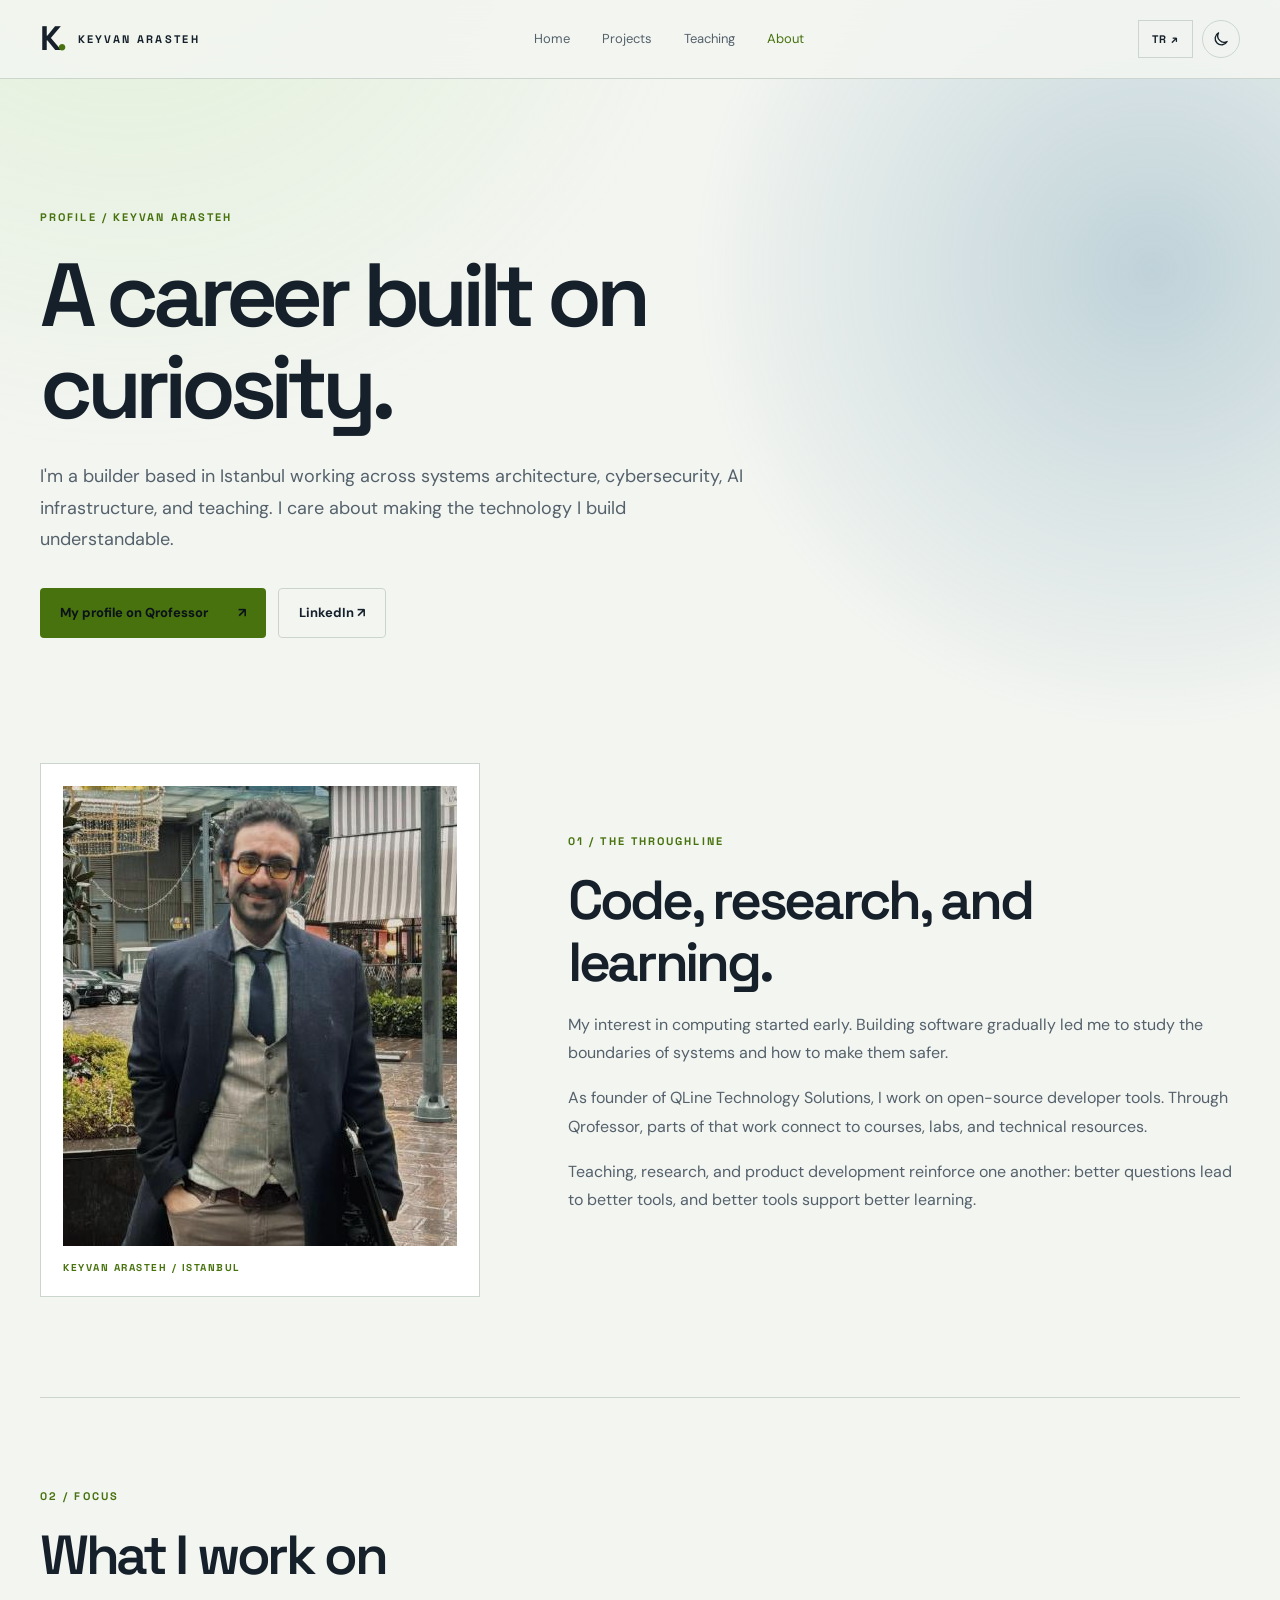
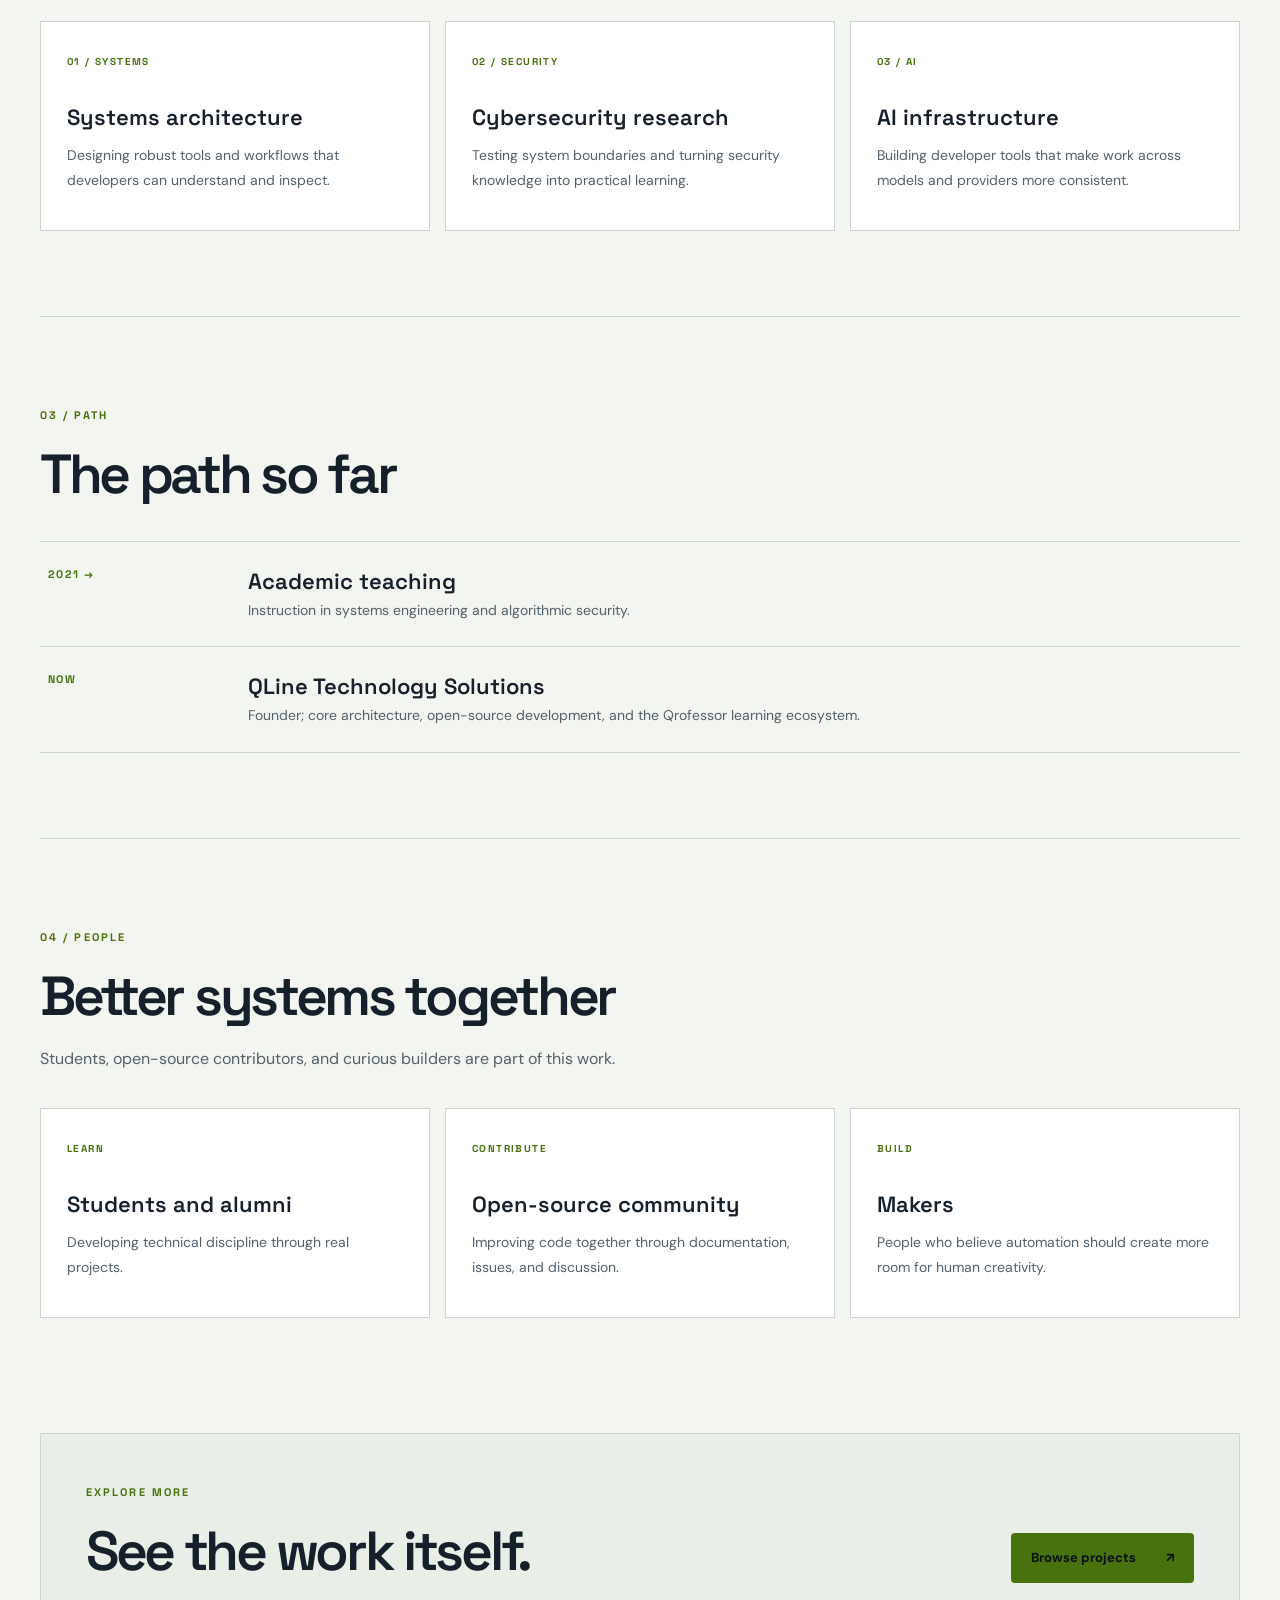
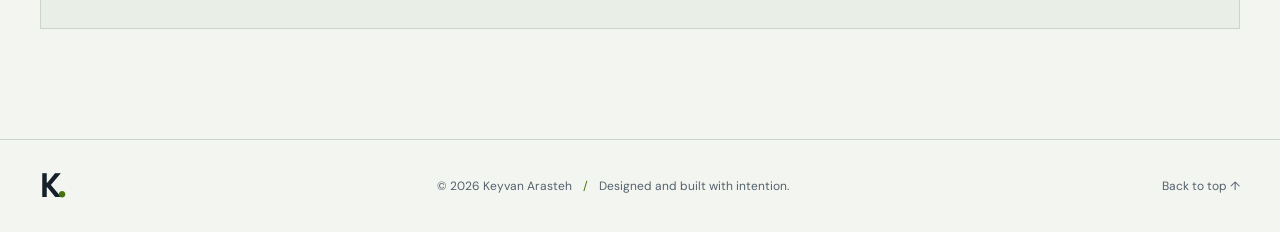
==== about/index.html @ 60155bc5 "Expand portfolio with Qrofessor-informed pages" ====
<!doctype html>
<html lang="en">
<head>
  <meta charset="utf-8"><meta name="viewport" content="width=device-width, initial-scale=1">
  <meta name="description" content="About Keyvan Arasteh: founder, systems architect, security researcher, instructor, and open-source builder in Istanbul.">
  <meta property="og:type" content="profile"><meta property="og:title" content="About Keyvan Arasteh"><meta property="og:image" content="https://keyvanarasteh.github.io/assets/og.png">
  <link rel="canonical" href="https://keyvanarasteh.github.io/about/"><link rel="icon" href="/assets/favicon.svg" type="image/svg+xml">
  <script>try{document.documentElement.dataset.theme=localStorage.getItem('keyvan-theme')||(matchMedia('(prefers-color-scheme: light)').matches?'light':'dark')}catch{}</script>
  <link rel="stylesheet" href="/assets/style.css"><script defer src="/assets/app.js"></script>
  <title>About — Keyvan Arasteh</title>
</head>
<body data-title-tr="Hakkımda — Keyvan Arasteh">
  <a class="skip" href="#main">Skip to content</a>
  <header class="site-header" id="top"><div class="wrap header-row"><a class="brand" href="/" aria-label="Keyvan Arasteh, home"><span class="brand-mark">K<span>.</span></span><span class="brand-name">KEYVAN ARASTEH</span></a><nav class="desktop-nav" aria-label="Main navigation"><a href="/" data-i18n="navHome">Home</a><a href="/projects/" data-i18n="navProjects">Projects</a><a href="/teaching/" data-i18n="navTeaching">Teaching</a><a href="/about/" class="is-active" data-i18n="navAbout">About</a></nav><div class="header-actions"><button id="language-switch" type="button" class="text-button" aria-label="Switch language">TR ↗</button><button id="theme-switch" type="button" class="icon-button" aria-label="Switch color theme"><svg viewBox="0 0 24 24" aria-hidden="true"><path d="M20.2 15.3A8.5 8.5 0 0 1 8.7 3.8 8.5 8.5 0 1 0 20.2 15.3Z"/></svg></button><button id="menu-switch" type="button" class="icon-button menu-button" aria-label="Open navigation" aria-controls="mobile-nav" aria-expanded="false"><svg viewBox="0 0 24 24" aria-hidden="true"><path d="M4 7h16M4 12h16M4 17h16"/></svg></button></div></div><nav class="mobile-nav" id="mobile-nav" aria-label="Mobile navigation" hidden><a href="/" data-i18n="navHome">Home</a><a href="/projects/" data-i18n="navProjects">Projects</a><a href="/teaching/" data-i18n="navTeaching">Teaching</a><a href="/about/" data-i18n="navAbout">About</a></nav></header>
  <main id="main" class="inner-main wrap">
    <section class="inner-hero"><span class="section-number">PROFILE / KEYVAN ARASTEH</span><h1 data-i18n="aboutPageTitle" data-tr="Merakla başlayan bir kariyer.">A career built on curiosity.</h1><p data-i18n="aboutPageIntro" data-tr="İstanbul'da sistem mimarisi, siber güvenlik, yapay zekâ altyapısı ve eğitim alanlarında çalışıyorum. Ürettiğim araçlarda açıklığı ve anlaşılabilirliği önemsiyorum.">I'm a builder based in Istanbul working across systems architecture, cybersecurity, AI infrastructure, and teaching. I care about making the technology I build understandable.</p><div class="inner-hero-actions"><a class="button button-primary" href="https://qrofessor.com/about" target="_blank" rel="noopener noreferrer"><span data-i18n="qrofessorAbout" data-tr="Qrofessor'daki profilim">My profile on Qrofessor</span> ↗</a><a class="button button-quiet" href="https://www.linkedin.com/in/keyvanarasteh/" target="_blank" rel="noopener noreferrer">LinkedIn ↗</a></div></section>
    <section class="inner-split"><div class="inner-portrait"><img src="/assets/keyvan-avatar.jpg" alt="Keyvan Arasteh" width="460" height="460"><span>KEYVAN ARASTEH / ISTANBUL</span></div><div class="inner-copy"><span class="section-number">01 / THE THROUGHLINE</span><h2 data-i18n="aboutThroughTitle" data-tr="Kod, araştırma ve öğrenme.">Code, research, and learning.</h2><p data-i18n="aboutThrough1" data-tr="Bilgisayarlara ilgim çocukken başladı. Yazılım geliştirmek, zamanla sistemlerin sınırlarını ve güvenliğini araştırmaya dönüştü.">My interest in computing started early. Building software gradually led me to study the boundaries of systems and how to make them safer.</p><p data-i18n="aboutThrough2" data-tr="QLine Technology Solutions'ın kurucusu olarak açık kaynak geliştirici araçları üzerinde çalışıyorum. Qrofessor'da bu çalışmaların bir kısmı dersler, laboratuvarlar ve teknik kaynaklarla buluşuyor.">As founder of QLine Technology Solutions, I work on open-source developer tools. Through Qrofessor, parts of that work connect to courses, labs, and technical resources.</p><p data-i18n="aboutThrough3" data-tr="Eğitim, araştırma ve ürün geliştirme birbirini besliyor: iyi sorular daha iyi araçlara; iyi araçlar daha iyi öğrenmeye yol açıyor.">Teaching, research, and product development reinforce one another: better questions lead to better tools, and better tools support better learning.</p></div></section>
    <section class="inner-section"><div class="inner-section-head"><span class="section-number">02 / FOCUS</span><h2 data-i18n="focusTitle" data-tr="Üzerinde çalıştığım alanlar">What I work on</h2></div><div class="info-grid"><article class="info-card"><span>01 / SYSTEMS</span><h3 data-i18n="focusSystems" data-tr="Sistem mimarisi">Systems architecture</h3><p data-i18n="focusSystemsBody" data-tr="Geliştiricilerin anlayıp denetleyebileceği sağlam araçlar ve iş akışları tasarlamak.">Designing robust tools and workflows that developers can understand and inspect.</p></article><article class="info-card"><span>02 / SECURITY</span><h3 data-i18n="focusSecurity" data-tr="Siber güvenlik araştırması">Cybersecurity research</h3><p data-i18n="focusSecurityBody" data-tr="Sistemlerin sınırlarını test etmek ve güvenlik bilgisini uygulamalı öğrenmeye dönüştürmek.">Testing system boundaries and turning security knowledge into practical learning.</p></article><article class="info-card"><span>03 / AI</span><h3 data-i18n="focusAi" data-tr="Yapay zekâ altyapısı">AI infrastructure</h3><p data-i18n="focusAiBody" data-tr="Farklı modeller ve sağlayıcılarla çalışmayı daha tutarlı kılan geliştirici araçları oluşturmak.">Building developer tools that make work across models and providers more consistent.</p></article></div></section>
    <section class="inner-section"><div class="inner-section-head"><span class="section-number">03 / PATH</span><h2 data-i18n="pathTitle" data-tr="Yolculuk">The path so far</h2></div><div class="timeline"><div><span>2021 →</span><div><h3 data-i18n="pathAcademia" data-tr="Akademik eğitim">Academic teaching</h3><p data-i18n="pathAcademiaBody" data-tr="Sistem mühendisliği ve algoritmik güvenlik alanlarında eğitim çalışmaları.">Instruction in systems engineering and algorithmic security.</p></div></div><div><span data-i18n="now" data-tr="BUGÜN">NOW</span><div><h3>QLine Technology Solutions</h3><p data-i18n="pathQlineBody" data-tr="Kurucu; çekirdek mimari, açık kaynak geliştirme ve Qrofessor öğrenme ekosistemi.">Founder; core architecture, open-source development, and the Qrofessor learning ecosystem.</p></div></div></div></section>
    <section class="inner-section"><div class="inner-section-head"><span class="section-number">04 / PEOPLE</span><h2 data-i18n="peopleTitle" data-tr="Birlikte daha iyi sistemler">Better systems together</h2><p data-i18n="peopleIntro" data-tr="Öğrenciler, açık kaynak katkıcıları ve meraklı geliştiriciler bu çalışmanın önemli bir parçası.">Students, open-source contributors, and curious builders are part of this work.</p></div><div class="info-grid"><article class="info-card"><span>LEARN</span><h3 data-i18n="peopleStudents" data-tr="Öğrenciler ve mezunlar">Students and alumni</h3><p data-i18n="peopleStudentsBody" data-tr="Gerçek projeler üzerinden teknik disiplin geliştirmek.">Developing technical discipline through real projects.</p></article><article class="info-card"><span>CONTRIBUTE</span><h3 data-i18n="peopleOpen" data-tr="Açık kaynak topluluğu">Open-source community</h3><p data-i18n="peopleOpenBody" data-tr="Kod, belgeler, sorunlar ve tartışmalar yoluyla birlikte iyileştirmek.">Improving code together through documentation, issues, and discussion.</p></article><article class="info-card"><span>BUILD</span><h3 data-i18n="peopleMakers" data-tr="Üretenler">Makers</h3><p data-i18n="peopleMakersBody" data-tr="Otomasyonun insanlara daha çok yaratma alanı açması gerektiğine inananlar.">People who believe automation should create more room for human creativity.</p></article></div></section>
    <aside class="inner-cta"><div><span class="section-number">EXPLORE MORE</span><h2 data-i18n="aboutCta" data-tr="İşlerin kendisini görün.">See the work itself.</h2></div><a class="button button-primary" href="/projects/"><span data-i18n="viewProjects" data-tr="Projelere göz at">Browse projects</span> ↗</a></aside>
  </main>
  <footer class="site-footer"><div class="wrap footer-inner"><a class="brand-mark" href="/" aria-label="Home">K<span>.</span></a><p>© <span id="year">2026</span> Keyvan Arasteh <span class="footer-separator">/</span> <span data-i18n="footerNote">Designed and built with intention.</span></p><a href="#top" data-i18n="backTop">Back to top ↑</a></div></footer>
</body>
</html>
---- assets/style.css ----
@import url('https://fonts.googleapis.com/css2?family=DM+Sans:wght@400;500;600;700&family=Space+Grotesk:wght@400;500;600;700&display=swap');
:root{color-scheme:dark;--bg:#0b111a;--panel:#111b27;--panel2:#152231;--text:#f4f5f2;--muted:#9aa9b5;--line:#2a3949;--accent:#b8f171;--dark:#0b111a;--shadow:0 28px 80px #0005}
:root[data-theme=light]{color-scheme:light;--bg:#f3f5f1;--panel:#fff;--panel2:#e9eee7;--text:#15202a;--muted:#54616b;--line:#cbd5ce;--accent:#47720d;--dark:#fff;--shadow:0 24px 60px #17332314}
*{box-sizing:border-box}html{scroll-behavior:smooth;scroll-padding-top:90px}body{margin:0;background:var(--bg);color:var(--text);font:16px/1.55 'DM Sans',system-ui,sans-serif;-webkit-font-smoothing:antialiased}body::before{content:'';position:fixed;inset:0;z-index:-1;pointer-events:none;background:radial-gradient(circle at 10% -15%,#8ddc6630,transparent 38%),radial-gradient(circle at 90% 30%,#286e9440,transparent 35%)}a{color:inherit;text-decoration:none}button{font:inherit}button,a{-webkit-tap-highlight-color:transparent}a:focus-visible,button:focus-visible{outline:2px solid var(--accent);outline-offset:4px}img{max-width:100%;display:block}.wrap{width:min(1200px,calc(100% - 64px));margin-inline:auto}.skip{position:fixed;top:-100px;left:20px;z-index:100;background:var(--accent);color:#09120d;padding:10px 18px;border-radius:4px}.skip:focus{top:12px}
.site-header{position:sticky;top:0;z-index:50;background:color-mix(in srgb,var(--bg) 88%,transparent);backdrop-filter:blur(18px);border-bottom:1px solid var(--line)}.header-row{height:78px;display:flex;align-items:center;gap:32px}.brand{display:inline-flex;align-items:center;gap:14px;flex-shrink:0}.brand-mark{font:700 34px/.8 'Space Grotesk',sans-serif;letter-spacing:-.11em}.brand-mark span{color:var(--accent)}.brand-name{font:700 11px 'Space Grotesk',sans-serif;letter-spacing:.21em}.desktop-nav{display:flex;gap:32px;margin:auto}.desktop-nav a,.mobile-nav a{font-size:13px;color:var(--muted);transition:color .2s}.desktop-nav a:hover,.desktop-nav a.is-active,.mobile-nav a:hover{color:var(--accent)}.header-actions{display:flex;align-items:center;gap:9px}.text-button,.icon-button{border:1px solid var(--line);background:transparent;color:var(--text);height:38px;cursor:pointer;transition:background .2s,border-color .2s}.text-button:hover,.icon-button:hover{border-color:var(--accent);background:var(--panel)}.text-button{padding:0 13px;font:700 11px 'Space Grotesk',sans-serif;letter-spacing:.08em}.icon-button{display:grid;place-items:center;width:38px;border-radius:50%}.icon-button svg{width:18px;fill:none;stroke:currentColor;stroke-width:1.8;stroke-linecap:round;stroke-linejoin:round}.menu-button,.mobile-nav{display:none}
.hero{display:grid;grid-template-columns:1.08fr .92fr;align-items:center;min-height:650px;gap:40px;padding-top:80px;padding-bottom:88px}.eyebrow,.section-number{font:700 11px 'Space Grotesk',sans-serif;letter-spacing:.19em;color:var(--accent)}.eyebrow{display:flex;align-items:center;gap:10px}.status-dot{width:7px;height:7px;background:var(--accent);box-shadow:0 0 0 5px color-mix(in srgb,var(--accent) 12%,transparent);border-radius:50%}.hero h1,.section h2,.approach-intro h2,.about-card h2,.closing h2{font-family:'Space Grotesk',sans-serif;letter-spacing:-.067em;line-height:1.04}.hero h1{font-size:clamp(54px,6.3vw,94px);margin:28px 0 26px;font-weight:600}.hero h1 em,.closing h2 em{font-style:normal;color:var(--accent)}.hero-intro{max-width:590px;color:var(--muted);font-size:18px;line-height:1.8}.hero-actions{display:flex;flex-wrap:wrap;gap:12px;margin-top:36px}.button{min-height:50px;display:inline-flex;align-items:center;justify-content:space-between;gap:30px;padding:0 20px;border-radius:4px;font-size:13px;font-weight:700;transition:transform .2s,background .2s}.button:hover{transform:translateY(-3px)}.button-primary{background:var(--accent);color:#0b111a}.button-primary:hover{background:#d0ff9b}.button-quiet{border:1px solid var(--line);color:var(--text)}.button-quiet:hover{background:var(--panel)}.hero-foot{display:flex;gap:24px;margin-top:63px;padding-top:19px;border-top:1px solid var(--line);color:var(--muted);font-size:12px}.hero-foot span:first-child{font-family:'Space Grotesk';color:var(--accent)}
.hero-visual{min-height:500px;position:relative;display:grid;place-items:center;overflow:hidden;border:1px solid var(--line);background:radial-gradient(circle at 50% 43%,#b8f17119,transparent 45%),linear-gradient(145deg,var(--panel2),var(--bg));border-radius:3px}.visual-grid{position:absolute;inset:0;opacity:.22;background-image:linear-gradient(var(--line) 1px,transparent 1px),linear-gradient(90deg,var(--line) 1px,transparent 1px);background-size:34px 34px;mask-image:radial-gradient(circle,#000,transparent 75%)}.orbit{position:absolute;width:440px;aspect-ratio:1;border:1px solid color-mix(in srgb,var(--accent) 24%,transparent);border-radius:50%}.orbit-two{width:320px;border-style:dashed;transform:rotate(28deg)}.portrait-frame{position:relative;width:min(55%,265px);aspect-ratio:1;border-radius:50%;overflow:hidden;border:5px solid var(--panel);box-shadow:0 0 0 1px var(--accent),var(--shadow)}.portrait-frame img{width:100%;height:100%;object-fit:cover}.visual-tag{position:absolute;padding:8px 12px;background:var(--bg);border:1px solid var(--line);color:var(--accent);font:700 10px 'Space Grotesk';letter-spacing:.14em}.tag-top{top:38px;right:32px}.tag-bottom{bottom:36px;left:30px}
.ticker{border-top:1px solid var(--line);border-bottom:1px solid var(--line);overflow:hidden}.ticker-inner{width:max-content;min-width:100%;margin:auto;display:flex;justify-content:space-around;align-items:center;gap:60px;padding:20px 40px;color:var(--muted);font:700 11px 'Space Grotesk';letter-spacing:.22em}.ticker b{color:var(--accent);font-size:20px;font-weight:400}
.section{padding-block:118px}.section-head{display:flex;align-items:end;justify-content:space-between;gap:42px;margin-bottom:35px}.section h2,.approach-intro h2,.about-card h2{font-size:clamp(40px,4.8vw,68px);margin:16px 0 0}.section-head>p{max-width:330px;color:var(--muted);font-size:15px;line-height:1.8;margin:0 0 3px}.filter-row{display:flex;gap:8px;flex-wrap:wrap;margin:34px 0 22px}.filter{padding:9px 16px;background:none;border:1px solid var(--line);color:var(--muted);border-radius:2px;font-size:12px;cursor:pointer;transition:all .2s}.filter:hover,.filter.active{color:#0b111a;background:var(--accent);border-color:var(--accent)}.project-grid{display:grid;grid-template-columns:repeat(2,minmax(0,1fr));gap:18px}.project-card{min-width:0;display:block;padding:14px 14px 24px;border:1px solid var(--line);background:var(--panel);border-radius:4px;transition:transform .25s,border-color .25s,box-shadow .25s}.project-card:hover{transform:translateY(-5px);border-color:var(--accent);box-shadow:var(--shadow)}.project-card[hidden]{display:none}.project-art{height:245px;position:relative;overflow:hidden;background:var(--panel2);border:1px solid var(--line)}.project-meta{display:flex;justify-content:space-between;align-items:center;margin:22px 6px 5px;color:var(--accent);font:700 10px 'Space Grotesk';letter-spacing:.16em}.project-meta span:last-child{font-size:19px}.project-card h3{margin:0 6px;font:600 31px 'Space Grotesk';letter-spacing:-.04em}.project-card p{min-height:51px;margin:9px 6px 20px;color:var(--muted);font-size:14px;line-height:1.65}.project-tags{display:flex;gap:7px;flex-wrap:wrap;margin:0 6px}.project-tags span{font-size:10px;color:var(--muted);border:1px solid var(--line);padding:4px 8px}.inline-link{display:inline-flex;margin-top:30px;padding-bottom:6px;border-bottom:1px solid var(--accent);font-size:13px;font-weight:700;gap:20px}.inline-link:hover{color:var(--accent)}
.art-lab{background:radial-gradient(circle at 70% 53%,#b8f17132,transparent 39%),linear-gradient(145deg,#182b2c,#0c1720)}.terminal-prompt{position:absolute;left:30px;top:28px;color:#d6efcb;font:16px monospace}.terminal-prompt i{color:var(--accent);font-style:normal;animation:blink 1s steps(2) infinite}.lab-ring{position:absolute;left:64%;top:57%;transform:translate(-50%,-50%);border:1px solid #b8f17158;border-radius:50%}.ring-one{width:240px;height:240px}.ring-two{width:150px;height:150px;border-style:dashed}.lab-node{position:absolute;width:12px;height:12px;background:var(--accent);border:3px solid #152a20;border-radius:50%}.node-one{top:27%;left:61%}.node-two{top:55%;left:43%}.node-three{top:72%;left:77%}.art-ai{background:radial-gradient(circle at 50% 50%,#6465ec40,transparent 43%),linear-gradient(135deg,#1c2144,#111a2a)}.ai-core,.ai-satellite{position:absolute;display:grid;place-items:center;border:1px solid #aba9ff70;color:#d8d6ff;border-radius:50%;font-family:'Space Grotesk'}.ai-core{width:104px;height:104px;left:calc(50% - 52px);top:calc(50% - 52px);background:#4d4abf;font-size:67px;box-shadow:0 0 0 24px #aba9ff16}.ai-satellite{width:48px;height:48px;background:#242f55;font-size:12px}.satellite-one{top:24px;left:25%}.satellite-two{top:36px;right:22%}.satellite-three{bottom:21px;left:27%}.art-webq{background:radial-gradient(circle,#286c71 0,#123b48 35%,#0d202b 74%)}.scanner{position:absolute;border:1px solid #87e4d46e;border-radius:50%;left:50%;top:47%;transform:translate(-50%,-50%)}.scanner-one{width:92px;height:92px}.scanner-two{width:190px;height:190px}.scanner-three{width:310px;height:310px}.scan-line{position:absolute;left:50%;top:47%;width:150px;height:2px;transform-origin:left;transform:rotate(-38deg);background:var(--accent);box-shadow:0 0 15px var(--accent)}.art-label{position:absolute;bottom:20px;left:24px;color:#b8f171;font:700 10px 'Space Grotesk';letter-spacing:.2em}.art-qleaner{background:radial-gradient(circle at center,#344267,#1b2945 45%,#111d31)}.clean-ring{position:absolute;width:190px;height:190px;left:calc(50% - 95px);top:calc(50% - 95px);border:20px solid #a8c0ef;border-right-color:var(--accent);border-radius:50%;transform:rotate(-32deg);box-shadow:0 0 0 18px #a8c0ef1a}.clean-core{position:absolute;top:50%;left:50%;transform:translate(-50%,-50%);font:700 70px 'Space Grotesk';color:#f4f5f2}
.approach-section{padding-block:110px;background:var(--panel);border-block:1px solid var(--line)}.approach-layout{display:grid;grid-template-columns:.9fr 1.1fr;gap:80px}.approach-intro p{max-width:450px;color:var(--muted);line-height:1.8;margin-top:30px}.principles{border-top:1px solid var(--line)}.principle{display:grid;grid-template-columns:45px 1fr 30px;gap:20px;padding:26px 0;border-bottom:1px solid var(--line)}.principle>span{font:700 11px 'Space Grotesk';color:var(--accent);padding-top:5px}.principle h3{margin:0 0 7px;font:600 20px 'Space Grotesk'}.principle p{margin:0;color:var(--muted);font-size:14px;line-height:1.7}.principle b{font-size:22px;color:var(--accent);font-weight:400}.writing-grid{display:grid;grid-template-columns:repeat(3,1fr);gap:16px}.writing-card{min-height:290px;display:flex;flex-direction:column;padding:25px;background:var(--panel);border:1px solid var(--line);transition:transform .2s,border-color .2s}.writing-card:hover{transform:translateY(-4px);border-color:var(--accent)}.writing-card>span{font:700 10px 'Space Grotesk';color:var(--accent);letter-spacing:.15em}.writing-card strong{align-self:end;margin:18px 0 12px;color:var(--accent);font:400 80px/.8 'Space Grotesk'}.writing-card h3{margin:auto 0 20px;font:600 22px/1.2 'Space Grotesk'}.writing-card small{color:var(--muted);font-size:12px}
.about-section{padding-block:15px 110px}.about-card{display:grid;grid-template-columns:1fr 1fr;gap:70px;padding:65px;background:linear-gradient(120deg,var(--panel2),var(--panel));border:1px solid var(--line)}.about-body{align-self:end}.about-body p{color:var(--muted);line-height:1.85;margin:0 0 18px}.about-links{display:flex;gap:30px;margin-top:27px}.about-links a{font-size:13px;font-weight:700;border-bottom:1px solid var(--accent);padding-bottom:4px}.about-links a:hover{color:var(--accent)}.closing{padding-block:75px 130px;text-align:center}.closing h2{font-size:clamp(50px,7vw,95px);margin:18px 0 30px}.closing .button{min-width:205px}.site-footer{border-top:1px solid var(--line)}.footer-inner{display:flex;align-items:center;justify-content:space-between;gap:25px;padding-block:25px}.footer-inner p,.footer-inner>a:last-child{font-size:12px;color:var(--muted)}.footer-separator{margin-inline:8px;color:var(--accent)}.footer-inner>a:last-child:hover{color:var(--accent)}
@keyframes blink{50%{opacity:0}}@media(max-width:900px){.desktop-nav{gap:17px}.hero{grid-template-columns:1fr 1fr}.hero h1{font-size:clamp(48px,6vw,70px)}.hero-visual{min-height:420px}.approach-layout{gap:40px}.ticker-inner{gap:30px}.about-card{gap:35px;padding:45px}}
@media(max-width:700px){.wrap{width:min(100% - 36px,540px)}.header-row{height:66px}.brand-name{font-size:9px}.desktop-nav{display:none}.menu-button{display:grid}.mobile-nav:not([hidden]){display:grid;gap:0;padding:0 18px 14px;background:var(--bg);border-top:1px solid var(--line)}.mobile-nav a{padding:12px 4px;border-bottom:1px solid var(--line)}.hero{display:flex;flex-direction:column;align-items:stretch;gap:42px;padding-top:70px;padding-bottom:65px;min-height:0}.hero h1{font-size:clamp(50px,13vw,76px)}.hero-intro{font-size:16px}.hero-foot{margin-top:43px}.hero-visual{min-height:380px}.orbit-one{width:355px}.orbit-two{width:245px}.portrait-frame{width:210px}.ticker-inner{gap:24px;font-size:10px}.section{padding-block:78px}.section-head{display:block}.section-head>p{margin-top:17px}.section h2,.approach-intro h2,.about-card h2{font-size:48px}.project-grid,.approach-layout,.about-card{grid-template-columns:1fr}.project-art{height:215px}.project-card p{min-height:0}.approach-section{padding-block:75px}.approach-layout{gap:35px}.writing-grid{grid-template-columns:1fr}.writing-card{min-height:220px}.writing-card strong{margin:4px 0;font-size:55px}.about-section{padding-bottom:70px}.about-card{gap:25px;padding:30px}.closing{padding-block:50px 90px}.footer-inner{flex-wrap:wrap}.footer-inner p{order:3;width:100%;margin:0}.footer-inner>a:last-child{margin-left:auto}}
@media(max-width:390px){.brand-name{display:none}.hero-actions{display:grid}.hero-visual{min-height:340px}.visual-tag{font-size:8px}.tag-top{right:13px}.tag-bottom{left:13px}.hero-foot{flex-wrap:wrap;gap:7px}}@media(prefers-reduced-motion:reduce){html{scroll-behavior:auto}*,*::before,*::after{animation-duration:.01ms!important;transition-duration:.01ms!important}}

/* Public Qrofessor connection and the deeper portfolio pages. */
.ecosystem-section{display:grid;grid-template-columns:1fr 1fr;gap:85px;align-items:center;padding-block:110px;border-bottom:1px solid var(--line)}.ecosystem-section h2{font:600 clamp(40px,4.5vw,64px)/1.08 'Space Grotesk',sans-serif;letter-spacing:-.065em;margin:18px 0 25px}.ecosystem-section p{max-width:500px;color:var(--muted);line-height:1.8}.ecosystem-actions{display:flex;gap:10px;flex-wrap:wrap;margin-top:25px}.ecosystem-list{border-top:1px solid var(--line)}.ecosystem-list a,.link-grid a{display:grid;grid-template-columns:105px 1fr 25px;gap:20px;align-items:center;padding:25px 8px;border-bottom:1px solid var(--line);transition:background .2s,padding .2s}.ecosystem-list a:hover,.link-grid a:hover{background:var(--panel);padding-left:18px}.ecosystem-list a span,.link-grid a span{font:700 10px 'Space Grotesk';letter-spacing:.12em;color:var(--accent)}.ecosystem-list a strong,.link-grid a strong{font:600 18px 'Space Grotesk'}.ecosystem-list a b,.link-grid a b{color:var(--accent);font-weight:400;font-size:20px}
.inner-main{padding-top:65px;padding-bottom:110px}.inner-hero{padding:60px 0 95px;max-width:960px}.inner-hero h1{font:600 clamp(55px,7vw,100px)/1.03 'Space Grotesk';letter-spacing:-.07em;margin:20px 0 28px}.inner-hero>p{max-width:710px;color:var(--muted);font-size:18px;line-height:1.75}.inner-hero-actions{display:flex;flex-wrap:wrap;gap:12px;margin-top:32px}.inner-section{padding:85px 0;border-top:1px solid var(--line)}.inner-section-head{max-width:750px;margin-bottom:35px}.inner-section-head h2,.inner-copy h2,.inner-cta h2,.teaching-philosophy h2{font:600 clamp(38px,4.3vw,60px)/1.12 'Space Grotesk';letter-spacing:-.06em;margin:17px 0}.inner-section-head p{max-width:600px;color:var(--muted);line-height:1.8}.inner-split{display:grid;grid-template-columns:.8fr 1.2fr;align-items:center;gap:80px;padding:30px 0 100px}.inner-portrait{position:relative;padding:22px;border:1px solid var(--line);background:var(--panel);max-width:440px}.inner-portrait img{width:100%;aspect-ratio:1;object-fit:cover;filter:saturate(.88)}.inner-portrait span{display:block;margin-top:15px;color:var(--accent);font:700 10px 'Space Grotesk';letter-spacing:.15em}.inner-copy p{color:var(--muted);line-height:1.8}.info-grid{display:grid;grid-template-columns:repeat(3,1fr);gap:15px}.info-card{min-height:210px;padding:26px;border:1px solid var(--line);background:var(--panel)}.info-card>span,.course-num{font:700 10px 'Space Grotesk';letter-spacing:.14em;color:var(--accent)}.info-card h3{font:600 22px 'Space Grotesk';margin:30px 0 12px}.info-card p{margin:0;color:var(--muted);font-size:14px;line-height:1.75}.timeline{border-top:1px solid var(--line)}.timeline>div{display:grid;grid-template-columns:170px 1fr;gap:30px;padding:25px 8px;border-bottom:1px solid var(--line)}.timeline>div>span{font:700 11px 'Space Grotesk';letter-spacing:.12em;color:var(--accent)}.timeline h3{margin:0 0 5px;font:600 22px 'Space Grotesk'}.timeline p{margin:0;color:var(--muted);font-size:14px}.inner-cta{display:flex;justify-content:space-between;align-items:end;gap:25px;padding:45px;margin-top:30px;background:var(--panel2);border:1px solid var(--line)}.inner-cta h2{margin-bottom:0}.link-grid{display:grid;grid-template-columns:repeat(3,1fr);gap:14px}.link-grid a{min-height:155px;display:flex;flex-direction:column;align-items:start;justify-content:space-between;padding:20px;border:1px solid var(--line);background:var(--panel)}.link-grid a:hover{padding:20px;transform:translateY(-3px);border-color:var(--accent)}.link-grid a strong{font-size:20px}.link-grid a b{align-self:end}.course-grid{display:grid;grid-template-columns:repeat(3,1fr);gap:15px}.course-card{display:flex;flex-direction:column;min-height:380px;padding:27px;border:1px solid var(--line);background:var(--panel);transition:border-color .2s,transform .2s}.course-card:hover{transform:translateY(-4px);border-color:var(--accent)}.course-icon{display:grid;place-items:center;width:70px;height:70px;margin:27px 0;border:1px solid var(--accent);color:var(--accent);font:400 36px 'Space Grotesk';border-radius:50%}.course-card h3{font:600 26px/1.15 'Space Grotesk';letter-spacing:-.03em;margin:0 0 12px}.course-card p{color:var(--muted);font-size:14px;line-height:1.7;margin:0 0 22px}.course-tags{display:flex;flex-wrap:wrap;gap:6px;margin:auto 0 25px}.course-tags span{font-size:10px;border:1px solid var(--line);color:var(--muted);padding:5px 8px}.course-card>b{font-size:12px;color:var(--accent)}.teaching-philosophy{display:grid;grid-template-columns:1fr 1fr;gap:70px}.teaching-philosophy p{color:var(--muted);line-height:1.8;margin:0 0 17px}
@media(max-width:900px){.ecosystem-section{gap:40px}.info-grid,.course-grid{grid-template-columns:repeat(2,1fr)}.link-grid{grid-template-columns:repeat(2,1fr)}.inner-split{gap:35px}.teaching-philosophy{gap:35px}}
@media(max-width:700px){.ecosystem-section{grid-template-columns:1fr;gap:35px;padding-block:75px}.ecosystem-section h2{font-size:45px}.ecosystem-list a{grid-template-columns:85px 1fr 20px;gap:10px}.ecosystem-list a strong{font-size:16px}.inner-main{padding-top:15px;padding-bottom:80px}.inner-hero{padding:60px 0 75px}.inner-hero h1{font-size:clamp(48px,11vw,70px)}.inner-hero>p{font-size:16px}.inner-section{padding:65px 0}.inner-split,.teaching-philosophy{grid-template-columns:1fr;gap:30px}.inner-split{padding-bottom:70px}.inner-portrait{max-width:350px}.info-grid,.course-grid,.link-grid{grid-template-columns:1fr}.info-card{min-height:0}.timeline>div{grid-template-columns:80px 1fr;gap:15px}.inner-cta{display:block;padding:28px}.inner-cta .button{margin-top:25px}.course-card{min-height:0}}
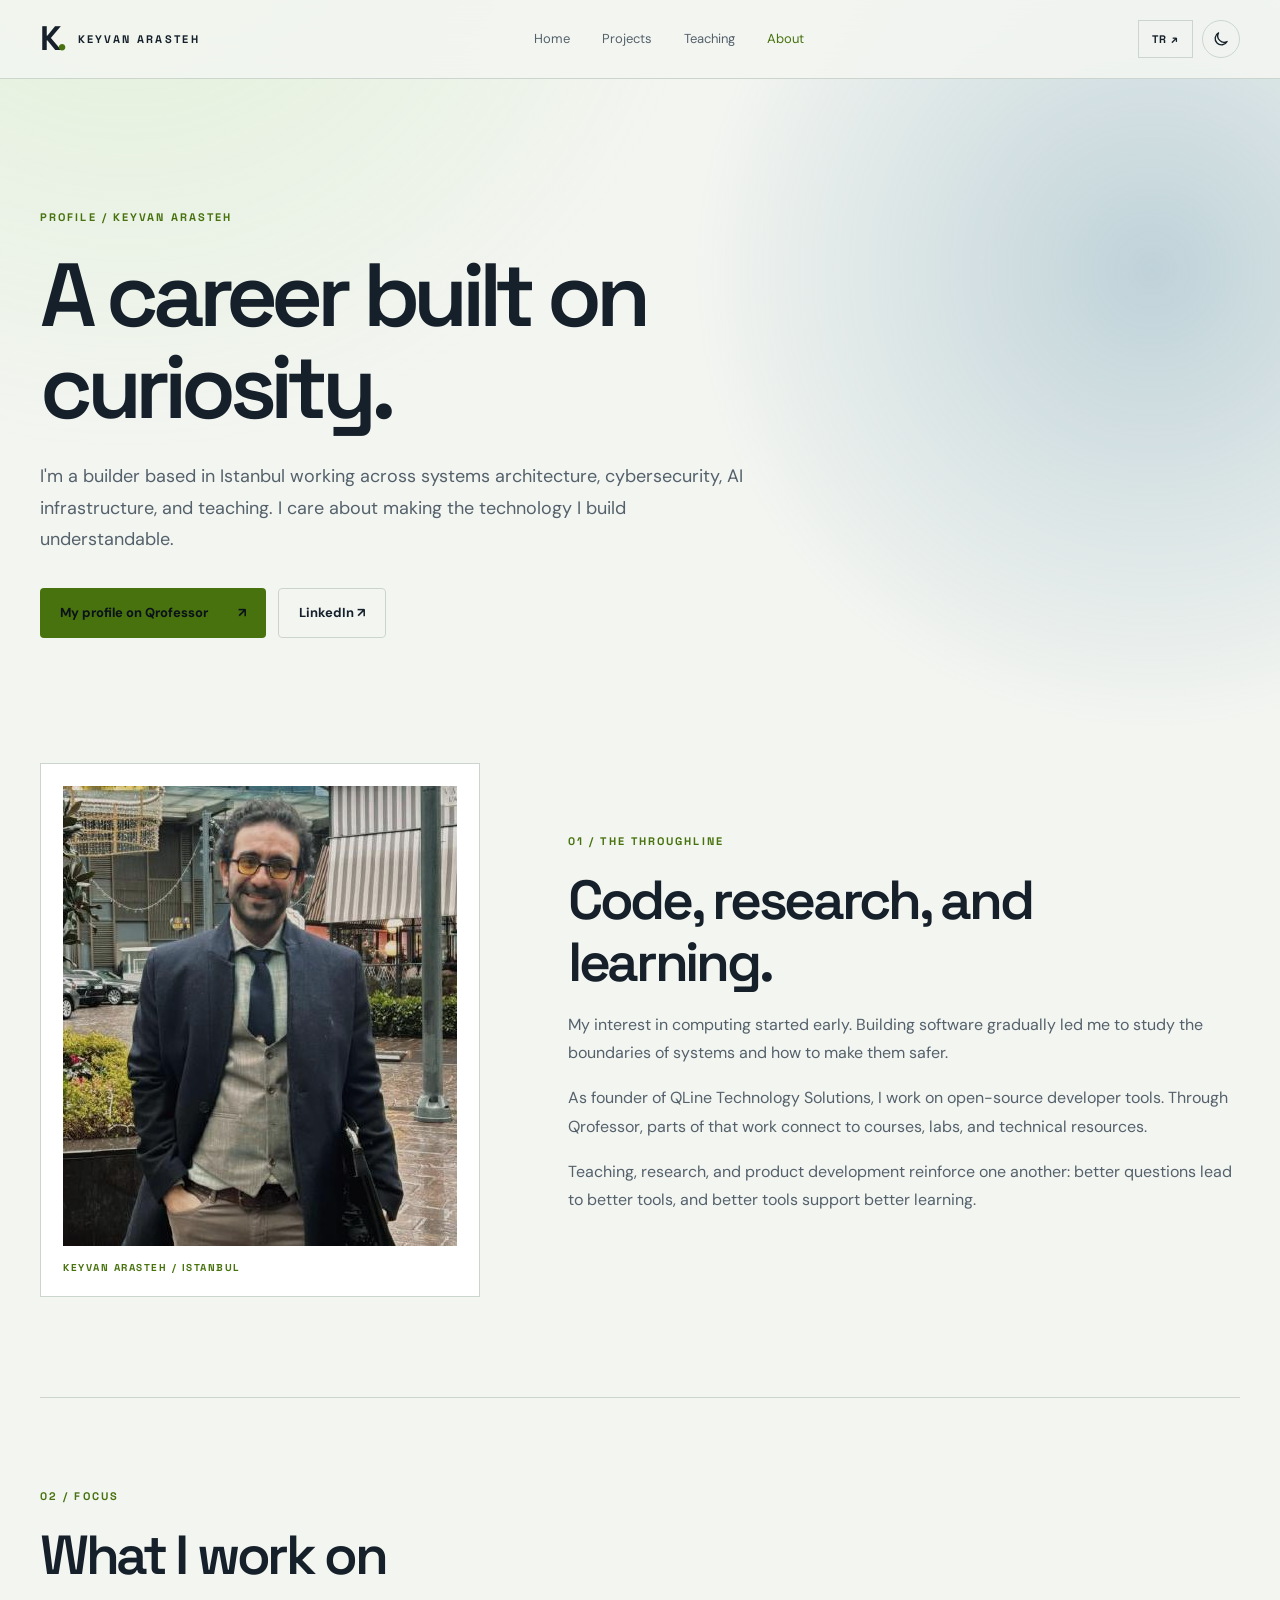
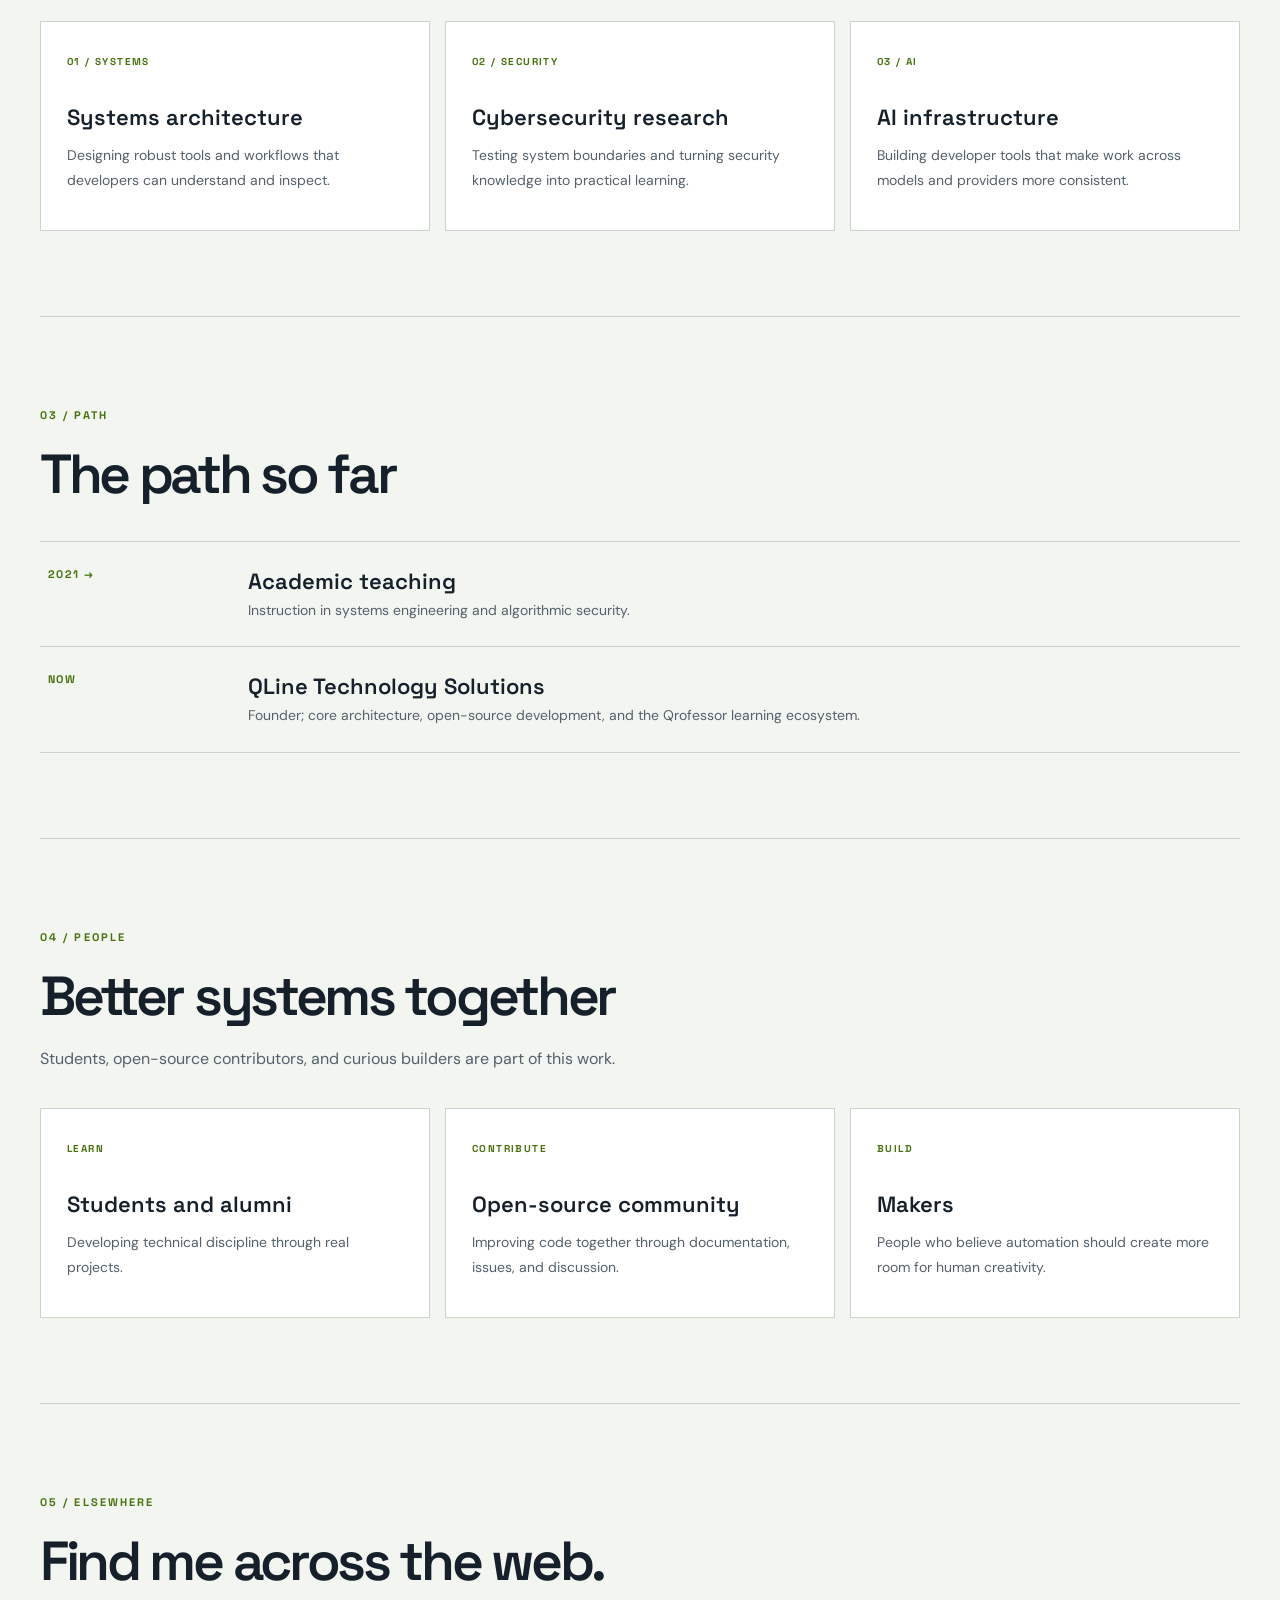
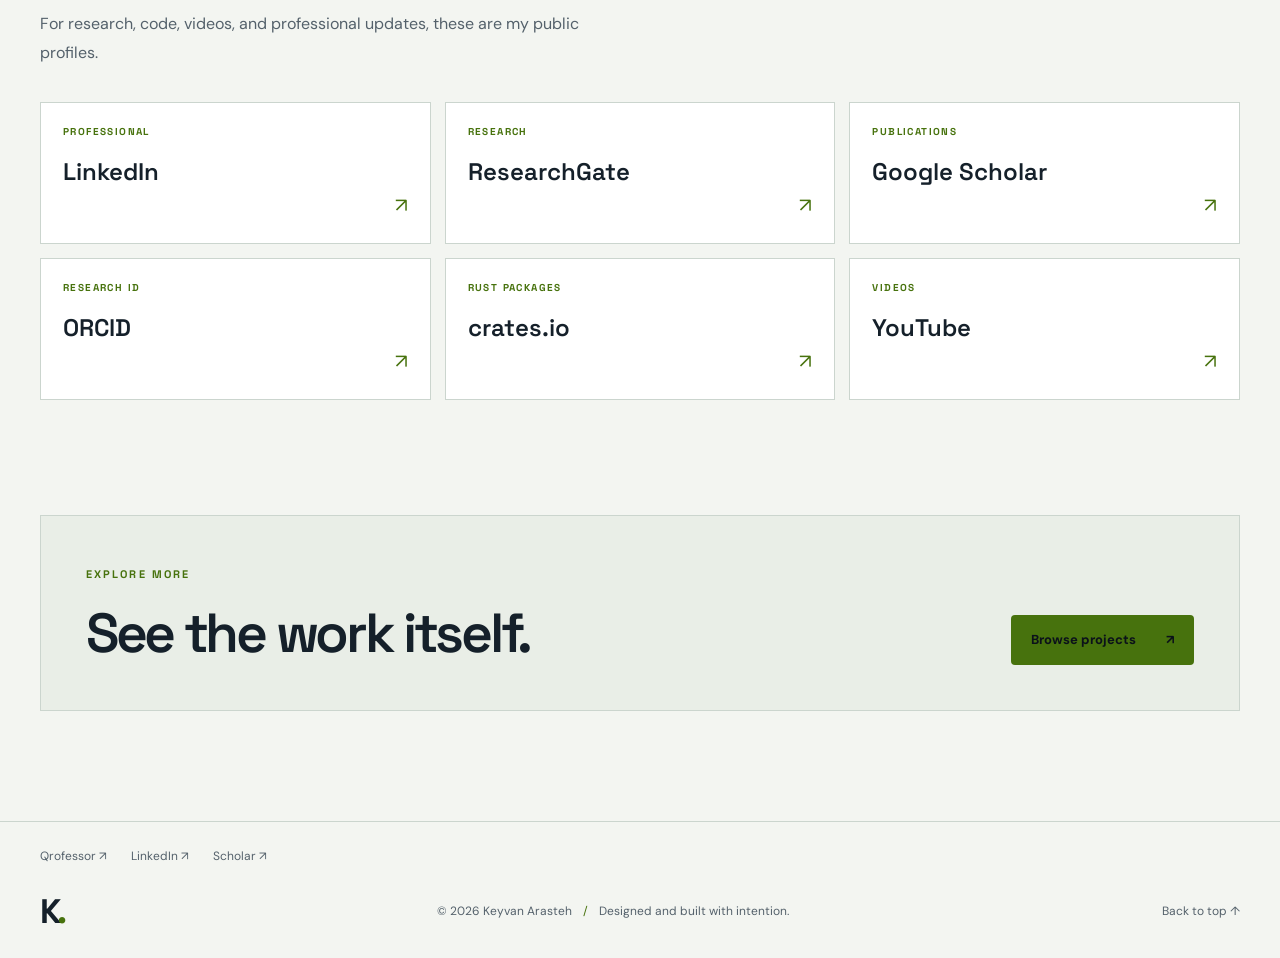
==== commit 3defeb87: "Add verified profile links across portfolio" ====
--- a/about/index.html
+++ b/about/index.html
@@ -18,8 +18,9 @@
     <section class="inner-section"><div class="inner-section-head"><span class="section-number">02 / FOCUS</span><h2 data-i18n="focusTitle" data-tr="Üzerinde çalıştığım alanlar">What I work on</h2></div><div class="info-grid"><article class="info-card"><span>01 / SYSTEMS</span><h3 data-i18n="focusSystems" data-tr="Sistem mimarisi">Systems architecture</h3><p data-i18n="focusSystemsBody" data-tr="Geliştiricilerin anlayıp denetleyebileceği sağlam araçlar ve iş akışları tasarlamak.">Designing robust tools and workflows that developers can understand and inspect.</p></article><article class="info-card"><span>02 / SECURITY</span><h3 data-i18n="focusSecurity" data-tr="Siber güvenlik araştırması">Cybersecurity research</h3><p data-i18n="focusSecurityBody" data-tr="Sistemlerin sınırlarını test etmek ve güvenlik bilgisini uygulamalı öğrenmeye dönüştürmek.">Testing system boundaries and turning security knowledge into practical learning.</p></article><article class="info-card"><span>03 / AI</span><h3 data-i18n="focusAi" data-tr="Yapay zekâ altyapısı">AI infrastructure</h3><p data-i18n="focusAiBody" data-tr="Farklı modeller ve sağlayıcılarla çalışmayı daha tutarlı kılan geliştirici araçları oluşturmak.">Building developer tools that make work across models and providers more consistent.</p></article></div></section>
     <section class="inner-section"><div class="inner-section-head"><span class="section-number">03 / PATH</span><h2 data-i18n="pathTitle" data-tr="Yolculuk">The path so far</h2></div><div class="timeline"><div><span>2021 →</span><div><h3 data-i18n="pathAcademia" data-tr="Akademik eğitim">Academic teaching</h3><p data-i18n="pathAcademiaBody" data-tr="Sistem mühendisliği ve algoritmik güvenlik alanlarında eğitim çalışmaları.">Instruction in systems engineering and algorithmic security.</p></div></div><div><span data-i18n="now" data-tr="BUGÜN">NOW</span><div><h3>QLine Technology Solutions</h3><p data-i18n="pathQlineBody" data-tr="Kurucu; çekirdek mimari, açık kaynak geliştirme ve Qrofessor öğrenme ekosistemi.">Founder; core architecture, open-source development, and the Qrofessor learning ecosystem.</p></div></div></div></section>
     <section class="inner-section"><div class="inner-section-head"><span class="section-number">04 / PEOPLE</span><h2 data-i18n="peopleTitle" data-tr="Birlikte daha iyi sistemler">Better systems together</h2><p data-i18n="peopleIntro" data-tr="Öğrenciler, açık kaynak katkıcıları ve meraklı geliştiriciler bu çalışmanın önemli bir parçası.">Students, open-source contributors, and curious builders are part of this work.</p></div><div class="info-grid"><article class="info-card"><span>LEARN</span><h3 data-i18n="peopleStudents" data-tr="Öğrenciler ve mezunlar">Students and alumni</h3><p data-i18n="peopleStudentsBody" data-tr="Gerçek projeler üzerinden teknik disiplin geliştirmek.">Developing technical discipline through real projects.</p></article><article class="info-card"><span>CONTRIBUTE</span><h3 data-i18n="peopleOpen" data-tr="Açık kaynak topluluğu">Open-source community</h3><p data-i18n="peopleOpenBody" data-tr="Kod, belgeler, sorunlar ve tartışmalar yoluyla birlikte iyileştirmek.">Improving code together through documentation, issues, and discussion.</p></article><article class="info-card"><span>BUILD</span><h3 data-i18n="peopleMakers" data-tr="Üretenler">Makers</h3><p data-i18n="peopleMakersBody" data-tr="Otomasyonun insanlara daha çok yaratma alanı açması gerektiğine inananlar.">People who believe automation should create more room for human creativity.</p></article></div></section>
+    <section class="inner-section" aria-labelledby="about-connect-title"><div class="inner-section-head"><span class="section-number">05 / ELSEWHERE</span><h2 id="about-connect-title" data-i18n="connectTitle" data-tr="İnternetteki profillerim">Find me across the web.</h2><p data-i18n="connectIntro" data-tr="Araştırmalar, kod, videolar ve mesleki gelişmeler için açık profillerim.">For research, code, videos, and professional updates, these are my public profiles.</p></div><div class="social-grid"><a href="https://www.linkedin.com/in/keyvanarasteh/" target="_blank" rel="noopener noreferrer"><span>PROFESSIONAL</span><strong>LinkedIn</strong><b>↗</b></a><a href="https://www.researchgate.net/profile/Keyvan-Arasteh" target="_blank" rel="noopener noreferrer"><span>RESEARCH</span><strong>ResearchGate</strong><b>↗</b></a><a href="https://scholar.google.com/citations?user=sTiM0yQAAAAJ&amp;hl=en" target="_blank" rel="noopener noreferrer"><span>PUBLICATIONS</span><strong>Google Scholar</strong><b>↗</b></a><a href="https://orcid.org/0000-0002-2041-6439" target="_blank" rel="noopener noreferrer"><span>RESEARCH ID</span><strong>ORCID</strong><b>↗</b></a><a href="https://crates.io/users/keyvanarasteh" target="_blank" rel="noopener noreferrer"><span>RUST PACKAGES</span><strong>crates.io</strong><b>↗</b></a><a href="https://www.youtube.com/@drvoidgate" target="_blank" rel="noopener noreferrer"><span>VIDEOS</span><strong>YouTube</strong><b>↗</b></a></div></section>
     <aside class="inner-cta"><div><span class="section-number">EXPLORE MORE</span><h2 data-i18n="aboutCta" data-tr="İşlerin kendisini görün.">See the work itself.</h2></div><a class="button button-primary" href="/projects/"><span data-i18n="viewProjects" data-tr="Projelere göz at">Browse projects</span> ↗</a></aside>
   </main>
-  <footer class="site-footer"><div class="wrap footer-inner"><a class="brand-mark" href="/" aria-label="Home">K<span>.</span></a><p>© <span id="year">2026</span> Keyvan Arasteh <span class="footer-separator">/</span> <span data-i18n="footerNote">Designed and built with intention.</span></p><a href="#top" data-i18n="backTop">Back to top ↑</a></div></footer>
+  <footer class="site-footer"><nav class="wrap footer-social" aria-label="Profile links"><a href="https://qrofessor.com/">Qrofessor ↗</a><a href="https://www.linkedin.com/in/keyvanarasteh/">LinkedIn ↗</a><a href="https://scholar.google.com/citations?user=sTiM0yQAAAAJ&amp;hl=en">Scholar ↗</a></nav><div class="wrap footer-inner"><a class="brand-mark" href="/" aria-label="Home">K<span>.</span></a><p>© <span id="year">2026</span> Keyvan Arasteh <span class="footer-separator">/</span> <span data-i18n="footerNote">Designed and built with intention.</span></p><a href="#top" data-i18n="backTop">Back to top ↑</a></div></footer>
 </body>
 </html>
--- a/assets/style.css
+++ b/assets/style.css
@@ -19,3 +19,7 @@
 .inner-main{padding-top:65px;padding-bottom:110px}.inner-hero{padding:60px 0 95px;max-width:960px}.inner-hero h1{font:600 clamp(55px,7vw,100px)/1.03 'Space Grotesk';letter-spacing:-.07em;margin:20px 0 28px}.inner-hero>p{max-width:710px;color:var(--muted);font-size:18px;line-height:1.75}.inner-hero-actions{display:flex;flex-wrap:wrap;gap:12px;margin-top:32px}.inner-section{padding:85px 0;border-top:1px solid var(--line)}.inner-section-head{max-width:750px;margin-bottom:35px}.inner-section-head h2,.inner-copy h2,.inner-cta h2,.teaching-philosophy h2{font:600 clamp(38px,4.3vw,60px)/1.12 'Space Grotesk';letter-spacing:-.06em;margin:17px 0}.inner-section-head p{max-width:600px;color:var(--muted);line-height:1.8}.inner-split{display:grid;grid-template-columns:.8fr 1.2fr;align-items:center;gap:80px;padding:30px 0 100px}.inner-portrait{position:relative;padding:22px;border:1px solid var(--line);background:var(--panel);max-width:440px}.inner-portrait img{width:100%;aspect-ratio:1;object-fit:cover;filter:saturate(.88)}.inner-portrait span{display:block;margin-top:15px;color:var(--accent);font:700 10px 'Space Grotesk';letter-spacing:.15em}.inner-copy p{color:var(--muted);line-height:1.8}.info-grid{display:grid;grid-template-columns:repeat(3,1fr);gap:15px}.info-card{min-height:210px;padding:26px;border:1px solid var(--line);background:var(--panel)}.info-card>span,.course-num{font:700 10px 'Space Grotesk';letter-spacing:.14em;color:var(--accent)}.info-card h3{font:600 22px 'Space Grotesk';margin:30px 0 12px}.info-card p{margin:0;color:var(--muted);font-size:14px;line-height:1.75}.timeline{border-top:1px solid var(--line)}.timeline>div{display:grid;grid-template-columns:170px 1fr;gap:30px;padding:25px 8px;border-bottom:1px solid var(--line)}.timeline>div>span{font:700 11px 'Space Grotesk';letter-spacing:.12em;color:var(--accent)}.timeline h3{margin:0 0 5px;font:600 22px 'Space Grotesk'}.timeline p{margin:0;color:var(--muted);font-size:14px}.inner-cta{display:flex;justify-content:space-between;align-items:end;gap:25px;padding:45px;margin-top:30px;background:var(--panel2);border:1px solid var(--line)}.inner-cta h2{margin-bottom:0}.link-grid{display:grid;grid-template-columns:repeat(3,1fr);gap:14px}.link-grid a{min-height:155px;display:flex;flex-direction:column;align-items:start;justify-content:space-between;padding:20px;border:1px solid var(--line);background:var(--panel)}.link-grid a:hover{padding:20px;transform:translateY(-3px);border-color:var(--accent)}.link-grid a strong{font-size:20px}.link-grid a b{align-self:end}.course-grid{display:grid;grid-template-columns:repeat(3,1fr);gap:15px}.course-card{display:flex;flex-direction:column;min-height:380px;padding:27px;border:1px solid var(--line);background:var(--panel);transition:border-color .2s,transform .2s}.course-card:hover{transform:translateY(-4px);border-color:var(--accent)}.course-icon{display:grid;place-items:center;width:70px;height:70px;margin:27px 0;border:1px solid var(--accent);color:var(--accent);font:400 36px 'Space Grotesk';border-radius:50%}.course-card h3{font:600 26px/1.15 'Space Grotesk';letter-spacing:-.03em;margin:0 0 12px}.course-card p{color:var(--muted);font-size:14px;line-height:1.7;margin:0 0 22px}.course-tags{display:flex;flex-wrap:wrap;gap:6px;margin:auto 0 25px}.course-tags span{font-size:10px;border:1px solid var(--line);color:var(--muted);padding:5px 8px}.course-card>b{font-size:12px;color:var(--accent)}.teaching-philosophy{display:grid;grid-template-columns:1fr 1fr;gap:70px}.teaching-philosophy p{color:var(--muted);line-height:1.8;margin:0 0 17px}
 @media(max-width:900px){.ecosystem-section{gap:40px}.info-grid,.course-grid{grid-template-columns:repeat(2,1fr)}.link-grid{grid-template-columns:repeat(2,1fr)}.inner-split{gap:35px}.teaching-philosophy{gap:35px}}
 @media(max-width:700px){.ecosystem-section{grid-template-columns:1fr;gap:35px;padding-block:75px}.ecosystem-section h2{font-size:45px}.ecosystem-list a{grid-template-columns:85px 1fr 20px;gap:10px}.ecosystem-list a strong{font-size:16px}.inner-main{padding-top:15px;padding-bottom:80px}.inner-hero{padding:60px 0 75px}.inner-hero h1{font-size:clamp(48px,11vw,70px)}.inner-hero>p{font-size:16px}.inner-section{padding:65px 0}.inner-split,.teaching-philosophy{grid-template-columns:1fr;gap:30px}.inner-split{padding-bottom:70px}.inner-portrait{max-width:350px}.info-grid,.course-grid,.link-grid{grid-template-columns:1fr}.info-card{min-height:0}.timeline>div{grid-template-columns:80px 1fr;gap:15px}.inner-cta{display:block;padding:28px}.inner-cta .button{margin-top:25px}.course-card{min-height:0}}
+
+.connect-section{padding-block:105px 95px;border-top:1px solid var(--line)}.connect-section h2{font:600 clamp(40px,4.8vw,68px)/1.08 'Space Grotesk',sans-serif;letter-spacing:-.065em;margin:16px 0 0}.social-grid{display:grid;grid-template-columns:repeat(3,minmax(0,1fr));gap:14px}.social-grid a{min-height:142px;display:flex;flex-direction:column;align-items:flex-start;padding:22px;border:1px solid var(--line);background:var(--panel);transition:transform .2s,border-color .2s}.social-grid a:hover{transform:translateY(-3px);border-color:var(--accent)}.social-grid span{color:var(--accent);font:700 10px 'Space Grotesk',sans-serif;letter-spacing:.14em}.social-grid strong{font:600 24px 'Space Grotesk',sans-serif;margin-top:18px}.social-grid b{align-self:flex-end;margin-top:auto;color:var(--accent);font-size:20px;font-weight:400}.footer-social{display:flex;flex-wrap:wrap;gap:24px;padding-top:25px}.footer-social a{color:var(--muted);font-size:12px}.footer-social a:hover{color:var(--accent)}
+@media(max-width:700px){.connect-section{padding-block:70px}.social-grid{grid-template-columns:repeat(2,minmax(0,1fr))}.social-grid a{min-height:128px;padding:17px}.social-grid strong{font-size:19px}.footer-social{gap:16px}}
+@media(max-width:390px){.social-grid{grid-template-columns:1fr 1fr}.social-grid strong{font-size:17px}}
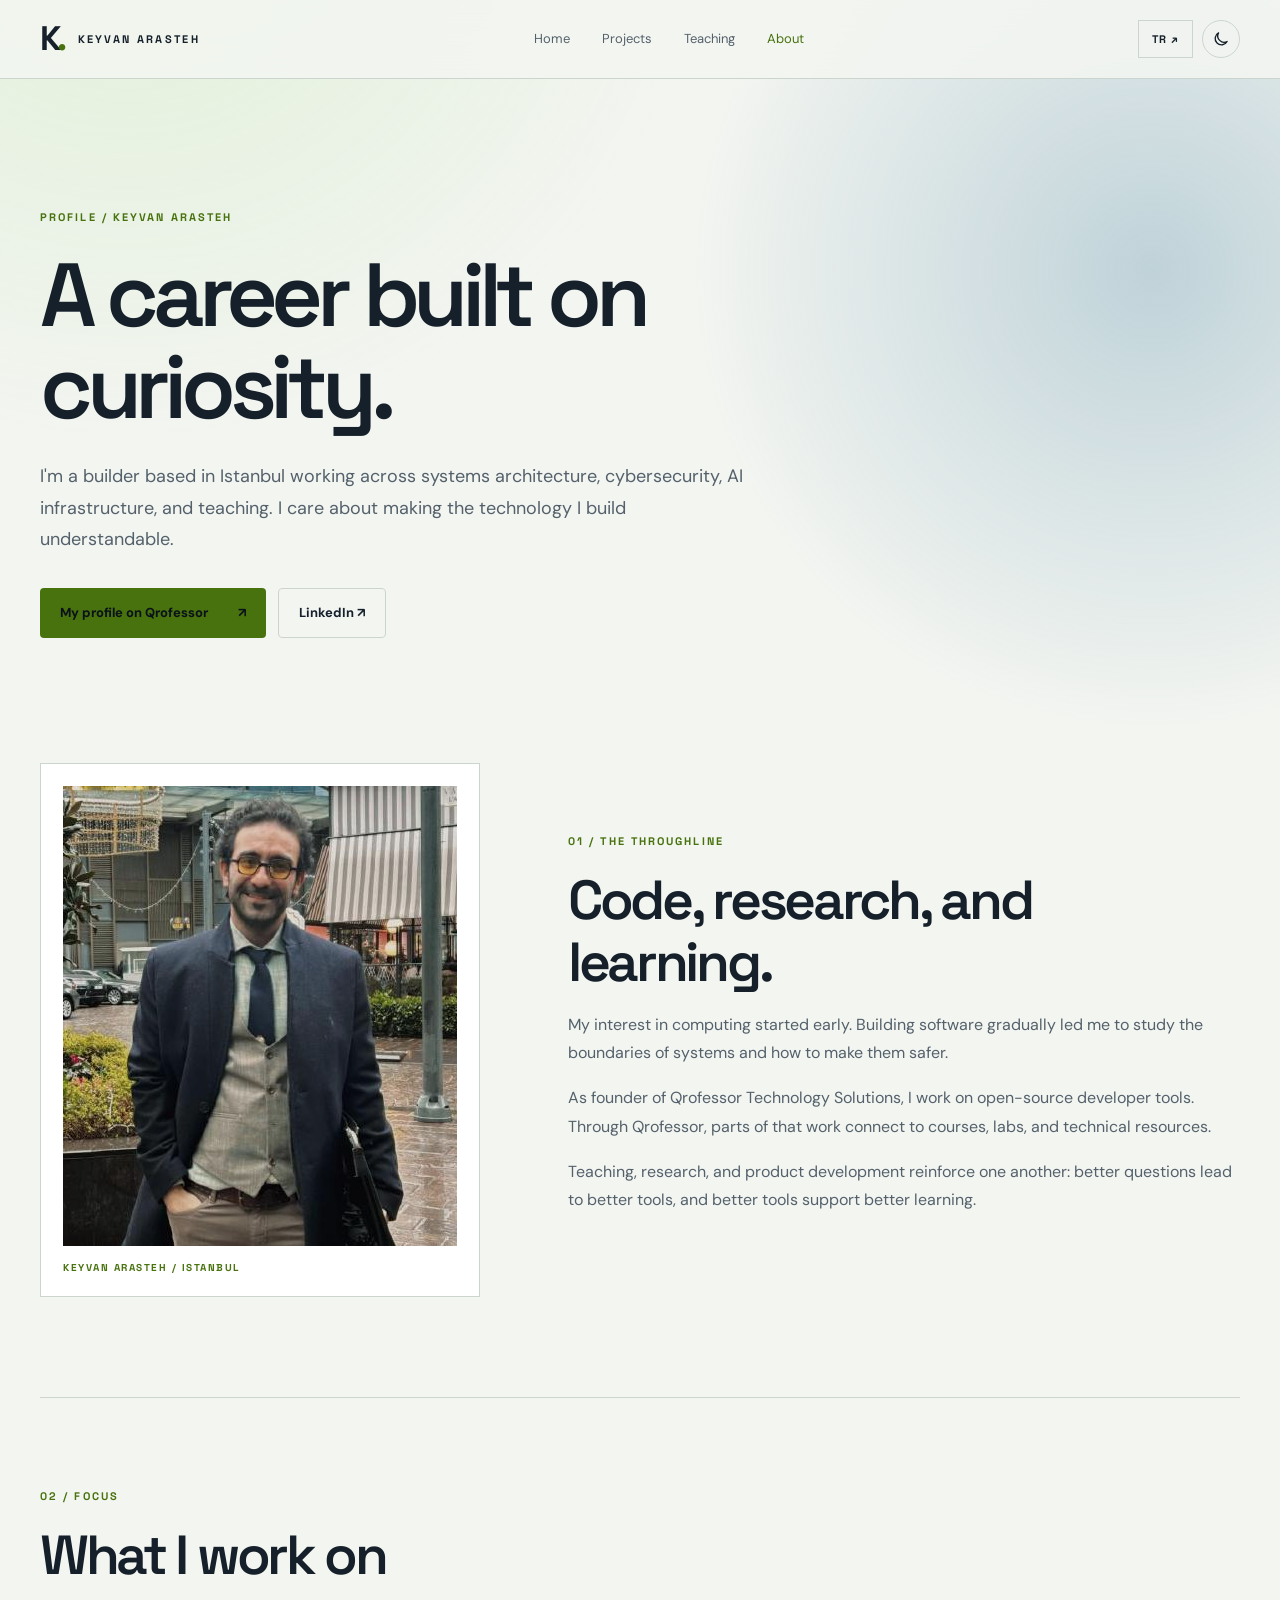
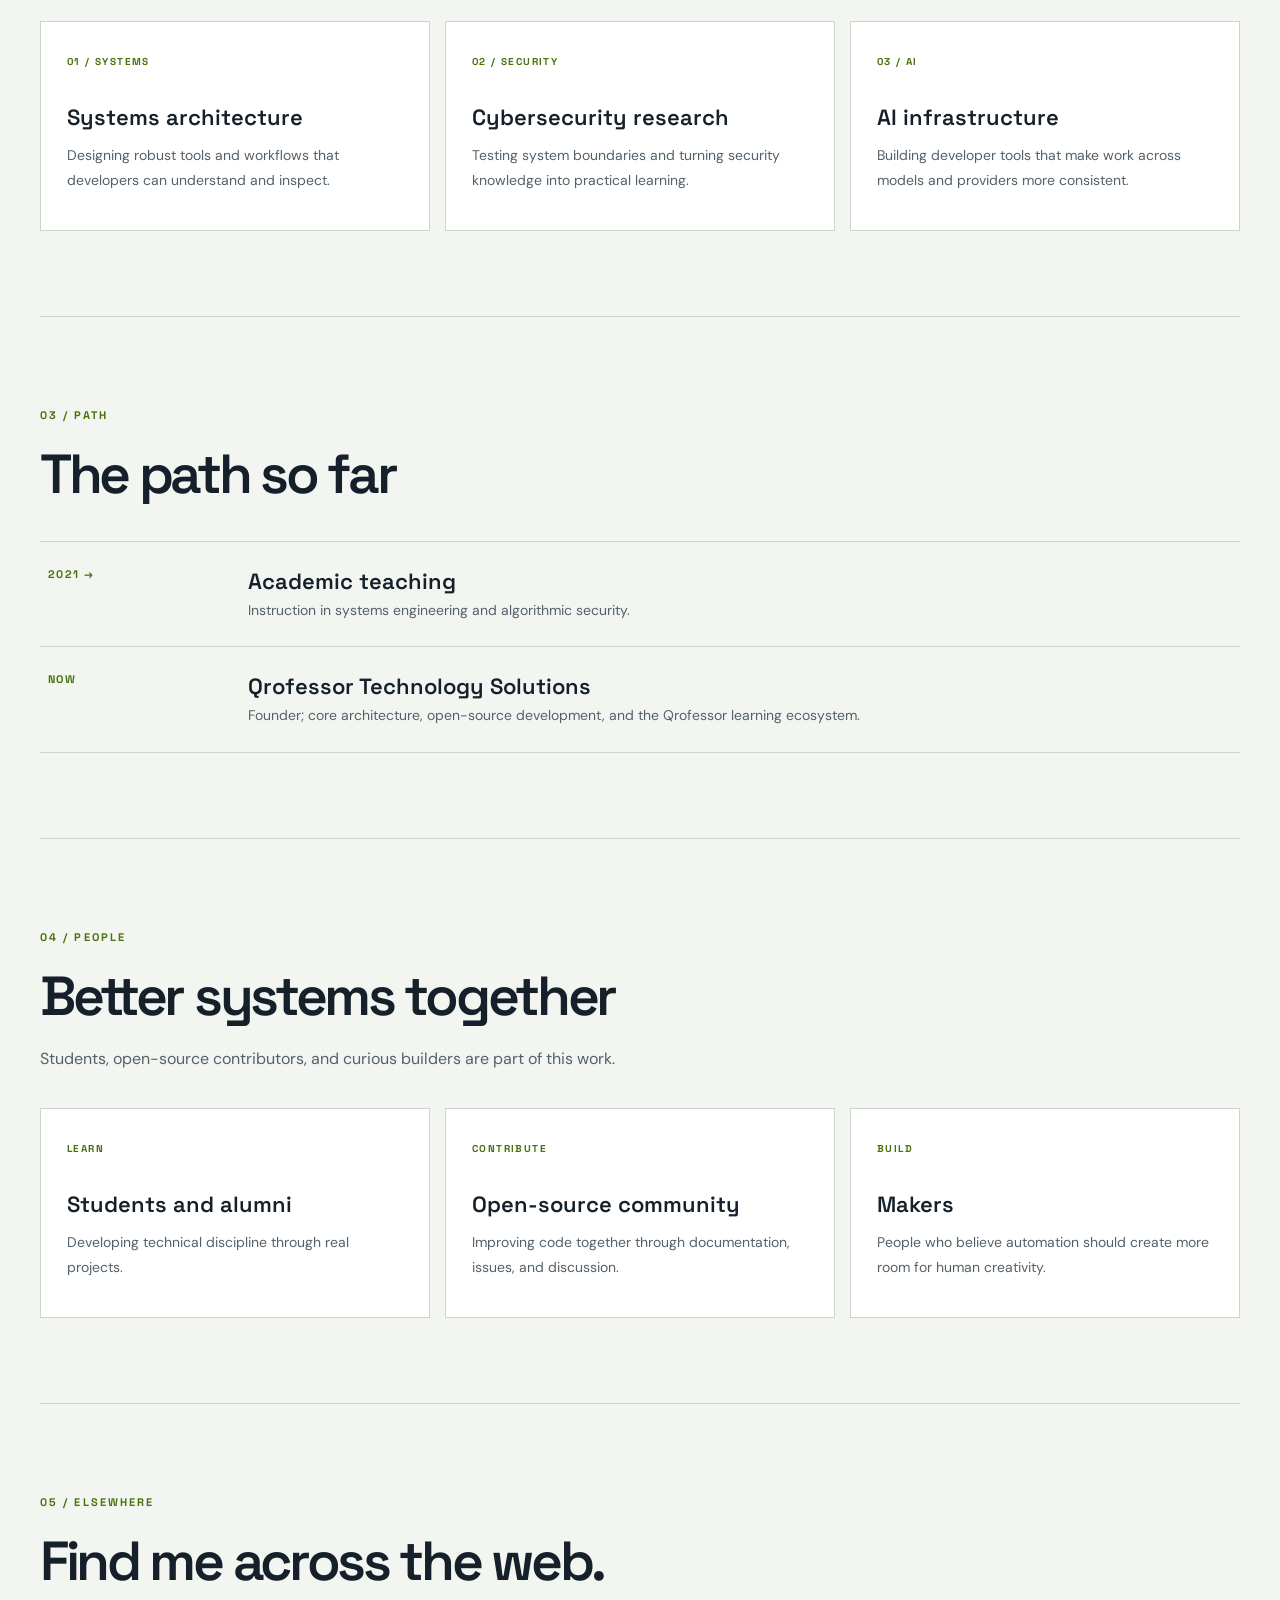
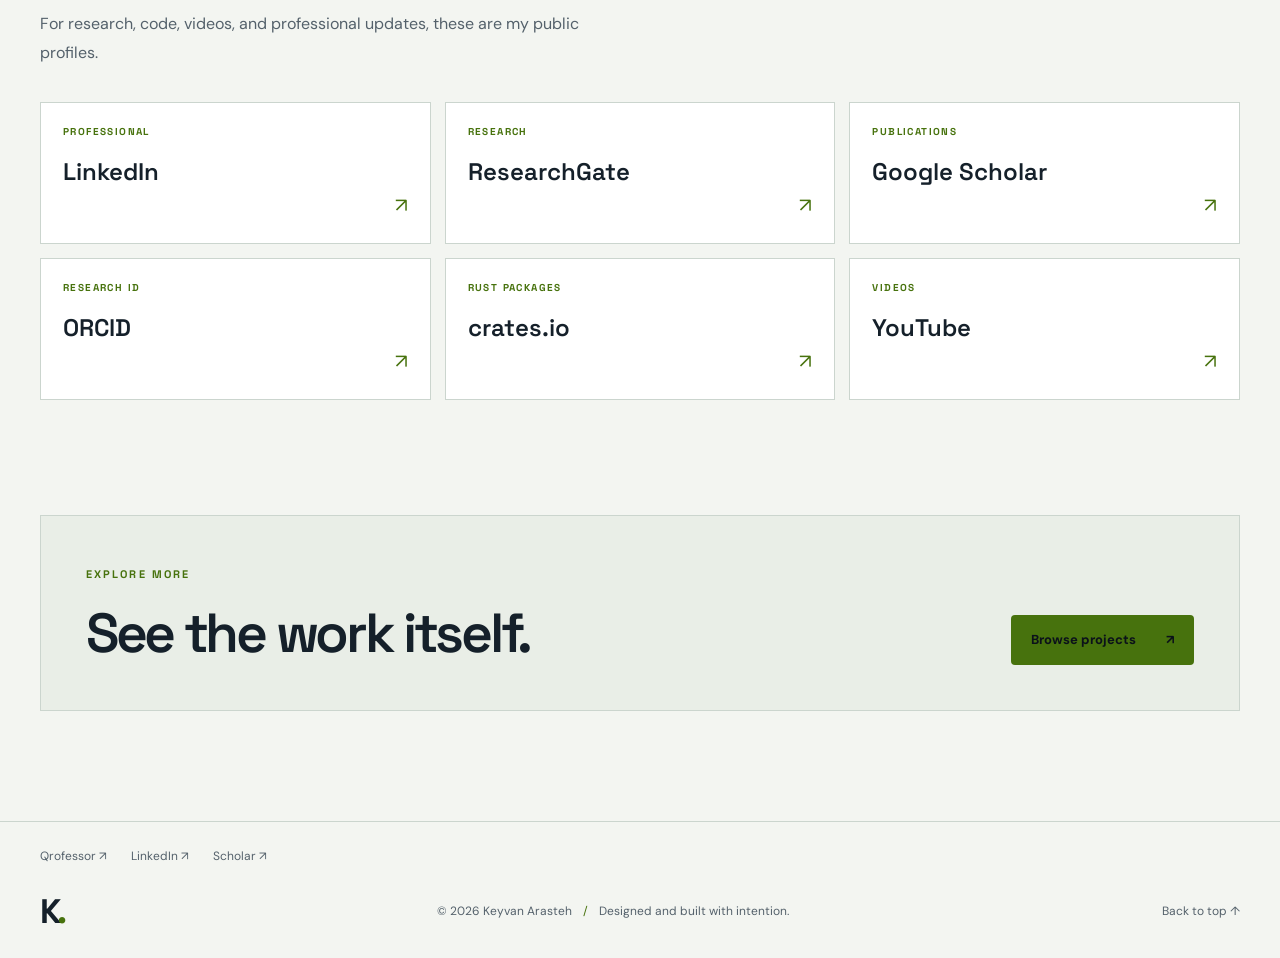
==== commit 4de40855: "Rename company to Qrofessor Technology Solutions" ====
--- a/about/index.html
+++ b/about/index.html
@@ -14,9 +14,9 @@
   <header class="site-header" id="top"><div class="wrap header-row"><a class="brand" href="/" aria-label="Keyvan Arasteh, home"><span class="brand-mark">K<span>.</span></span><span class="brand-name">KEYVAN ARASTEH</span></a><nav class="desktop-nav" aria-label="Main navigation"><a href="/" data-i18n="navHome">Home</a><a href="/projects/" data-i18n="navProjects">Projects</a><a href="/teaching/" data-i18n="navTeaching">Teaching</a><a href="/about/" class="is-active" data-i18n="navAbout">About</a></nav><div class="header-actions"><button id="language-switch" type="button" class="text-button" aria-label="Switch language">TR ↗</button><button id="theme-switch" type="button" class="icon-button" aria-label="Switch color theme"><svg viewBox="0 0 24 24" aria-hidden="true"><path d="M20.2 15.3A8.5 8.5 0 0 1 8.7 3.8 8.5 8.5 0 1 0 20.2 15.3Z"/></svg></button><button id="menu-switch" type="button" class="icon-button menu-button" aria-label="Open navigation" aria-controls="mobile-nav" aria-expanded="false"><svg viewBox="0 0 24 24" aria-hidden="true"><path d="M4 7h16M4 12h16M4 17h16"/></svg></button></div></div><nav class="mobile-nav" id="mobile-nav" aria-label="Mobile navigation" hidden><a href="/" data-i18n="navHome">Home</a><a href="/projects/" data-i18n="navProjects">Projects</a><a href="/teaching/" data-i18n="navTeaching">Teaching</a><a href="/about/" data-i18n="navAbout">About</a></nav></header>
   <main id="main" class="inner-main wrap">
     <section class="inner-hero"><span class="section-number">PROFILE / KEYVAN ARASTEH</span><h1 data-i18n="aboutPageTitle" data-tr="Merakla başlayan bir kariyer.">A career built on curiosity.</h1><p data-i18n="aboutPageIntro" data-tr="İstanbul'da sistem mimarisi, siber güvenlik, yapay zekâ altyapısı ve eğitim alanlarında çalışıyorum. Ürettiğim araçlarda açıklığı ve anlaşılabilirliği önemsiyorum.">I'm a builder based in Istanbul working across systems architecture, cybersecurity, AI infrastructure, and teaching. I care about making the technology I build understandable.</p><div class="inner-hero-actions"><a class="button button-primary" href="https://qrofessor.com/about" target="_blank" rel="noopener noreferrer"><span data-i18n="qrofessorAbout" data-tr="Qrofessor'daki profilim">My profile on Qrofessor</span> ↗</a><a class="button button-quiet" href="https://www.linkedin.com/in/keyvanarasteh/" target="_blank" rel="noopener noreferrer">LinkedIn ↗</a></div></section>
-    <section class="inner-split"><div class="inner-portrait"><img src="/assets/keyvan-avatar.jpg" alt="Keyvan Arasteh" width="460" height="460"><span>KEYVAN ARASTEH / ISTANBUL</span></div><div class="inner-copy"><span class="section-number">01 / THE THROUGHLINE</span><h2 data-i18n="aboutThroughTitle" data-tr="Kod, araştırma ve öğrenme.">Code, research, and learning.</h2><p data-i18n="aboutThrough1" data-tr="Bilgisayarlara ilgim çocukken başladı. Yazılım geliştirmek, zamanla sistemlerin sınırlarını ve güvenliğini araştırmaya dönüştü.">My interest in computing started early. Building software gradually led me to study the boundaries of systems and how to make them safer.</p><p data-i18n="aboutThrough2" data-tr="QLine Technology Solutions'ın kurucusu olarak açık kaynak geliştirici araçları üzerinde çalışıyorum. Qrofessor'da bu çalışmaların bir kısmı dersler, laboratuvarlar ve teknik kaynaklarla buluşuyor.">As founder of QLine Technology Solutions, I work on open-source developer tools. Through Qrofessor, parts of that work connect to courses, labs, and technical resources.</p><p data-i18n="aboutThrough3" data-tr="Eğitim, araştırma ve ürün geliştirme birbirini besliyor: iyi sorular daha iyi araçlara; iyi araçlar daha iyi öğrenmeye yol açıyor.">Teaching, research, and product development reinforce one another: better questions lead to better tools, and better tools support better learning.</p></div></section>
+    <section class="inner-split"><div class="inner-portrait"><img src="/assets/keyvan-avatar.jpg" alt="Keyvan Arasteh" width="460" height="460"><span>KEYVAN ARASTEH / ISTANBUL</span></div><div class="inner-copy"><span class="section-number">01 / THE THROUGHLINE</span><h2 data-i18n="aboutThroughTitle" data-tr="Kod, araştırma ve öğrenme.">Code, research, and learning.</h2><p data-i18n="aboutThrough1" data-tr="Bilgisayarlara ilgim çocukken başladı. Yazılım geliştirmek, zamanla sistemlerin sınırlarını ve güvenliğini araştırmaya dönüştü.">My interest in computing started early. Building software gradually led me to study the boundaries of systems and how to make them safer.</p><p data-i18n="aboutThrough2" data-tr="Qrofessor Technology Solutions'ın kurucusu olarak açık kaynak geliştirici araçları üzerinde çalışıyorum. Qrofessor'da bu çalışmaların bir kısmı dersler, laboratuvarlar ve teknik kaynaklarla buluşuyor.">As founder of Qrofessor Technology Solutions, I work on open-source developer tools. Through Qrofessor, parts of that work connect to courses, labs, and technical resources.</p><p data-i18n="aboutThrough3" data-tr="Eğitim, araştırma ve ürün geliştirme birbirini besliyor: iyi sorular daha iyi araçlara; iyi araçlar daha iyi öğrenmeye yol açıyor.">Teaching, research, and product development reinforce one another: better questions lead to better tools, and better tools support better learning.</p></div></section>
     <section class="inner-section"><div class="inner-section-head"><span class="section-number">02 / FOCUS</span><h2 data-i18n="focusTitle" data-tr="Üzerinde çalıştığım alanlar">What I work on</h2></div><div class="info-grid"><article class="info-card"><span>01 / SYSTEMS</span><h3 data-i18n="focusSystems" data-tr="Sistem mimarisi">Systems architecture</h3><p data-i18n="focusSystemsBody" data-tr="Geliştiricilerin anlayıp denetleyebileceği sağlam araçlar ve iş akışları tasarlamak.">Designing robust tools and workflows that developers can understand and inspect.</p></article><article class="info-card"><span>02 / SECURITY</span><h3 data-i18n="focusSecurity" data-tr="Siber güvenlik araştırması">Cybersecurity research</h3><p data-i18n="focusSecurityBody" data-tr="Sistemlerin sınırlarını test etmek ve güvenlik bilgisini uygulamalı öğrenmeye dönüştürmek.">Testing system boundaries and turning security knowledge into practical learning.</p></article><article class="info-card"><span>03 / AI</span><h3 data-i18n="focusAi" data-tr="Yapay zekâ altyapısı">AI infrastructure</h3><p data-i18n="focusAiBody" data-tr="Farklı modeller ve sağlayıcılarla çalışmayı daha tutarlı kılan geliştirici araçları oluşturmak.">Building developer tools that make work across models and providers more consistent.</p></article></div></section>
-    <section class="inner-section"><div class="inner-section-head"><span class="section-number">03 / PATH</span><h2 data-i18n="pathTitle" data-tr="Yolculuk">The path so far</h2></div><div class="timeline"><div><span>2021 →</span><div><h3 data-i18n="pathAcademia" data-tr="Akademik eğitim">Academic teaching</h3><p data-i18n="pathAcademiaBody" data-tr="Sistem mühendisliği ve algoritmik güvenlik alanlarında eğitim çalışmaları.">Instruction in systems engineering and algorithmic security.</p></div></div><div><span data-i18n="now" data-tr="BUGÜN">NOW</span><div><h3>QLine Technology Solutions</h3><p data-i18n="pathQlineBody" data-tr="Kurucu; çekirdek mimari, açık kaynak geliştirme ve Qrofessor öğrenme ekosistemi.">Founder; core architecture, open-source development, and the Qrofessor learning ecosystem.</p></div></div></div></section>
+    <section class="inner-section"><div class="inner-section-head"><span class="section-number">03 / PATH</span><h2 data-i18n="pathTitle" data-tr="Yolculuk">The path so far</h2></div><div class="timeline"><div><span>2021 →</span><div><h3 data-i18n="pathAcademia" data-tr="Akademik eğitim">Academic teaching</h3><p data-i18n="pathAcademiaBody" data-tr="Sistem mühendisliği ve algoritmik güvenlik alanlarında eğitim çalışmaları.">Instruction in systems engineering and algorithmic security.</p></div></div><div><span data-i18n="now" data-tr="BUGÜN">NOW</span><div><h3>Qrofessor Technology Solutions</h3><p data-i18n="pathQlineBody" data-tr="Kurucu; çekirdek mimari, açık kaynak geliştirme ve Qrofessor öğrenme ekosistemi.">Founder; core architecture, open-source development, and the Qrofessor learning ecosystem.</p></div></div></div></section>
     <section class="inner-section"><div class="inner-section-head"><span class="section-number">04 / PEOPLE</span><h2 data-i18n="peopleTitle" data-tr="Birlikte daha iyi sistemler">Better systems together</h2><p data-i18n="peopleIntro" data-tr="Öğrenciler, açık kaynak katkıcıları ve meraklı geliştiriciler bu çalışmanın önemli bir parçası.">Students, open-source contributors, and curious builders are part of this work.</p></div><div class="info-grid"><article class="info-card"><span>LEARN</span><h3 data-i18n="peopleStudents" data-tr="Öğrenciler ve mezunlar">Students and alumni</h3><p data-i18n="peopleStudentsBody" data-tr="Gerçek projeler üzerinden teknik disiplin geliştirmek.">Developing technical discipline through real projects.</p></article><article class="info-card"><span>CONTRIBUTE</span><h3 data-i18n="peopleOpen" data-tr="Açık kaynak topluluğu">Open-source community</h3><p data-i18n="peopleOpenBody" data-tr="Kod, belgeler, sorunlar ve tartışmalar yoluyla birlikte iyileştirmek.">Improving code together through documentation, issues, and discussion.</p></article><article class="info-card"><span>BUILD</span><h3 data-i18n="peopleMakers" data-tr="Üretenler">Makers</h3><p data-i18n="peopleMakersBody" data-tr="Otomasyonun insanlara daha çok yaratma alanı açması gerektiğine inananlar.">People who believe automation should create more room for human creativity.</p></article></div></section>
     <section class="inner-section" aria-labelledby="about-connect-title"><div class="inner-section-head"><span class="section-number">05 / ELSEWHERE</span><h2 id="about-connect-title" data-i18n="connectTitle" data-tr="İnternetteki profillerim">Find me across the web.</h2><p data-i18n="connectIntro" data-tr="Araştırmalar, kod, videolar ve mesleki gelişmeler için açık profillerim.">For research, code, videos, and professional updates, these are my public profiles.</p></div><div class="social-grid"><a href="https://www.linkedin.com/in/keyvanarasteh/" target="_blank" rel="noopener noreferrer"><span>PROFESSIONAL</span><strong>LinkedIn</strong><b>↗</b></a><a href="https://www.researchgate.net/profile/Keyvan-Arasteh" target="_blank" rel="noopener noreferrer"><span>RESEARCH</span><strong>ResearchGate</strong><b>↗</b></a><a href="https://scholar.google.com/citations?user=sTiM0yQAAAAJ&amp;hl=en" target="_blank" rel="noopener noreferrer"><span>PUBLICATIONS</span><strong>Google Scholar</strong><b>↗</b></a><a href="https://orcid.org/0000-0002-2041-6439" target="_blank" rel="noopener noreferrer"><span>RESEARCH ID</span><strong>ORCID</strong><b>↗</b></a><a href="https://crates.io/users/keyvanarasteh" target="_blank" rel="noopener noreferrer"><span>RUST PACKAGES</span><strong>crates.io</strong><b>↗</b></a><a href="https://www.youtube.com/@drvoidgate" target="_blank" rel="noopener noreferrer"><span>VIDEOS</span><strong>YouTube</strong><b>↗</b></a></div></section>
     <aside class="inner-cta"><div><span class="section-number">EXPLORE MORE</span><h2 data-i18n="aboutCta" data-tr="İşlerin kendisini görün.">See the work itself.</h2></div><a class="button button-primary" href="/projects/"><span data-i18n="viewProjects" data-tr="Projelere göz at">Browse projects</span> ↗</a></aside>
--- a/assets/style.css
+++ b/assets/style.css
@@ -23,3 +23,9 @@
 .connect-section{padding-block:105px 95px;border-top:1px solid var(--line)}.connect-section h2{font:600 clamp(40px,4.8vw,68px)/1.08 'Space Grotesk',sans-serif;letter-spacing:-.065em;margin:16px 0 0}.social-grid{display:grid;grid-template-columns:repeat(3,minmax(0,1fr));gap:14px}.social-grid a{min-height:142px;display:flex;flex-direction:column;align-items:flex-start;padding:22px;border:1px solid var(--line);background:var(--panel);transition:transform .2s,border-color .2s}.social-grid a:hover{transform:translateY(-3px);border-color:var(--accent)}.social-grid span{color:var(--accent);font:700 10px 'Space Grotesk',sans-serif;letter-spacing:.14em}.social-grid strong{font:600 24px 'Space Grotesk',sans-serif;margin-top:18px}.social-grid b{align-self:flex-end;margin-top:auto;color:var(--accent);font-size:20px;font-weight:400}.footer-social{display:flex;flex-wrap:wrap;gap:24px;padding-top:25px}.footer-social a{color:var(--muted);font-size:12px}.footer-social a:hover{color:var(--accent)}
 @media(max-width:700px){.connect-section{padding-block:70px}.social-grid{grid-template-columns:repeat(2,minmax(0,1fr))}.social-grid a{min-height:128px;padding:17px}.social-grid strong{font-size:19px}.footer-social{gap:16px}}
 @media(max-width:390px){.social-grid{grid-template-columns:1fr 1fr}.social-grid strong{font-size:17px}}
+
+.activity-section{padding-block:110px;border-bottom:1px solid var(--line)}.activity-section h2{font:600 clamp(42px,4.8vw,68px)/1.08 'Space Grotesk',sans-serif;letter-spacing:-.065em;margin:16px 0 0}.activity-stats{display:grid;grid-template-columns:repeat(4,minmax(0,1fr));gap:1px;background:var(--line);border:1px solid var(--line)}.activity-stats>div{display:flex;flex-direction:column;justify-content:center;min-height:142px;padding:25px;background:var(--panel)}.activity-stats strong{font:600 clamp(31px,3.4vw,50px)/1 'Space Grotesk',sans-serif;letter-spacing:-.06em;color:var(--accent)}.activity-stats span{margin-top:12px;color:var(--muted);font-size:12px}.activity-chart{margin-top:18px;padding:26px 28px;background:var(--panel);border:1px solid var(--line)}.activity-chart-head{display:flex;justify-content:space-between;align-items:start;gap:20px}.activity-chart-head p{margin:8px 0 0;color:var(--text);font-size:13px}.activity-chart-head a{font-size:12px;font-weight:700;color:var(--accent);white-space:nowrap}.activity-scroll{overflow-x:auto;margin-top:26px;padding-bottom:9px}.activity-heatmap{display:flex;gap:4px;width:max-content;min-height:122px}.activity-week{display:grid;grid-template-rows:repeat(7,12px);gap:4px;width:12px}.activity-day{display:block;width:12px;height:12px;border-radius:2px}.activity-note{margin:12px 0 0;color:var(--muted);font-size:11px}
+@media(max-width:700px){.activity-section{padding-block:75px}.activity-stats{grid-template-columns:repeat(2,minmax(0,1fr))}.activity-stats>div{min-height:116px;padding:18px}.activity-stats strong{font-size:37px}.activity-chart{padding:20px}.activity-chart-head{display:block}.activity-chart-head a{display:inline-block;margin-top:12px}}
+
+.stack-section{padding-block:95px;border-bottom:1px solid var(--line)}.stack-heading{max-width:720px}.stack-heading h2{font:600 clamp(42px,4.8vw,68px)/1.08 'Space Grotesk',sans-serif;letter-spacing:-.065em;margin:16px 0}.stack-heading p{color:var(--muted);margin:0 0 32px}.stack-content{display:grid;grid-template-columns:minmax(0,1.5fr) minmax(280px,.8fr);gap:18px}.stack-list,.stack-footprint{padding:30px;border:1px solid var(--line);background:var(--panel)}.stack-list h3{font:700 11px 'Space Grotesk',sans-serif;letter-spacing:.14em;text-transform:uppercase;color:var(--muted);margin:0 0 15px}.stack-list h3:not(:first-child){margin-top:31px}.stack-tags{display:flex;flex-wrap:wrap;gap:8px}.stack-tags span{display:inline-block;padding:8px 12px;border:1px solid var(--line);font:500 13px 'Space Grotesk',sans-serif}.stack-footprint{display:flex;flex-direction:column;align-items:flex-start}.stack-footprint strong{font:600 clamp(45px,5vw,72px)/1 'Space Grotesk',sans-serif;letter-spacing:-.07em;color:var(--accent);margin:24px 0 6px}.stack-footprint>span:nth-of-type(2){font-size:13px;color:var(--text)}.stack-footprint p{font-size:12px;line-height:1.7;color:var(--muted);margin:22px 0 auto}.stack-footprint small{font-size:11px;color:var(--muted);margin-top:20px}
+@media(max-width:700px){.stack-section{padding-block:70px}.stack-content{grid-template-columns:1fr}.stack-list,.stack-footprint{padding:23px}.stack-footprint strong{font-size:56px}}
